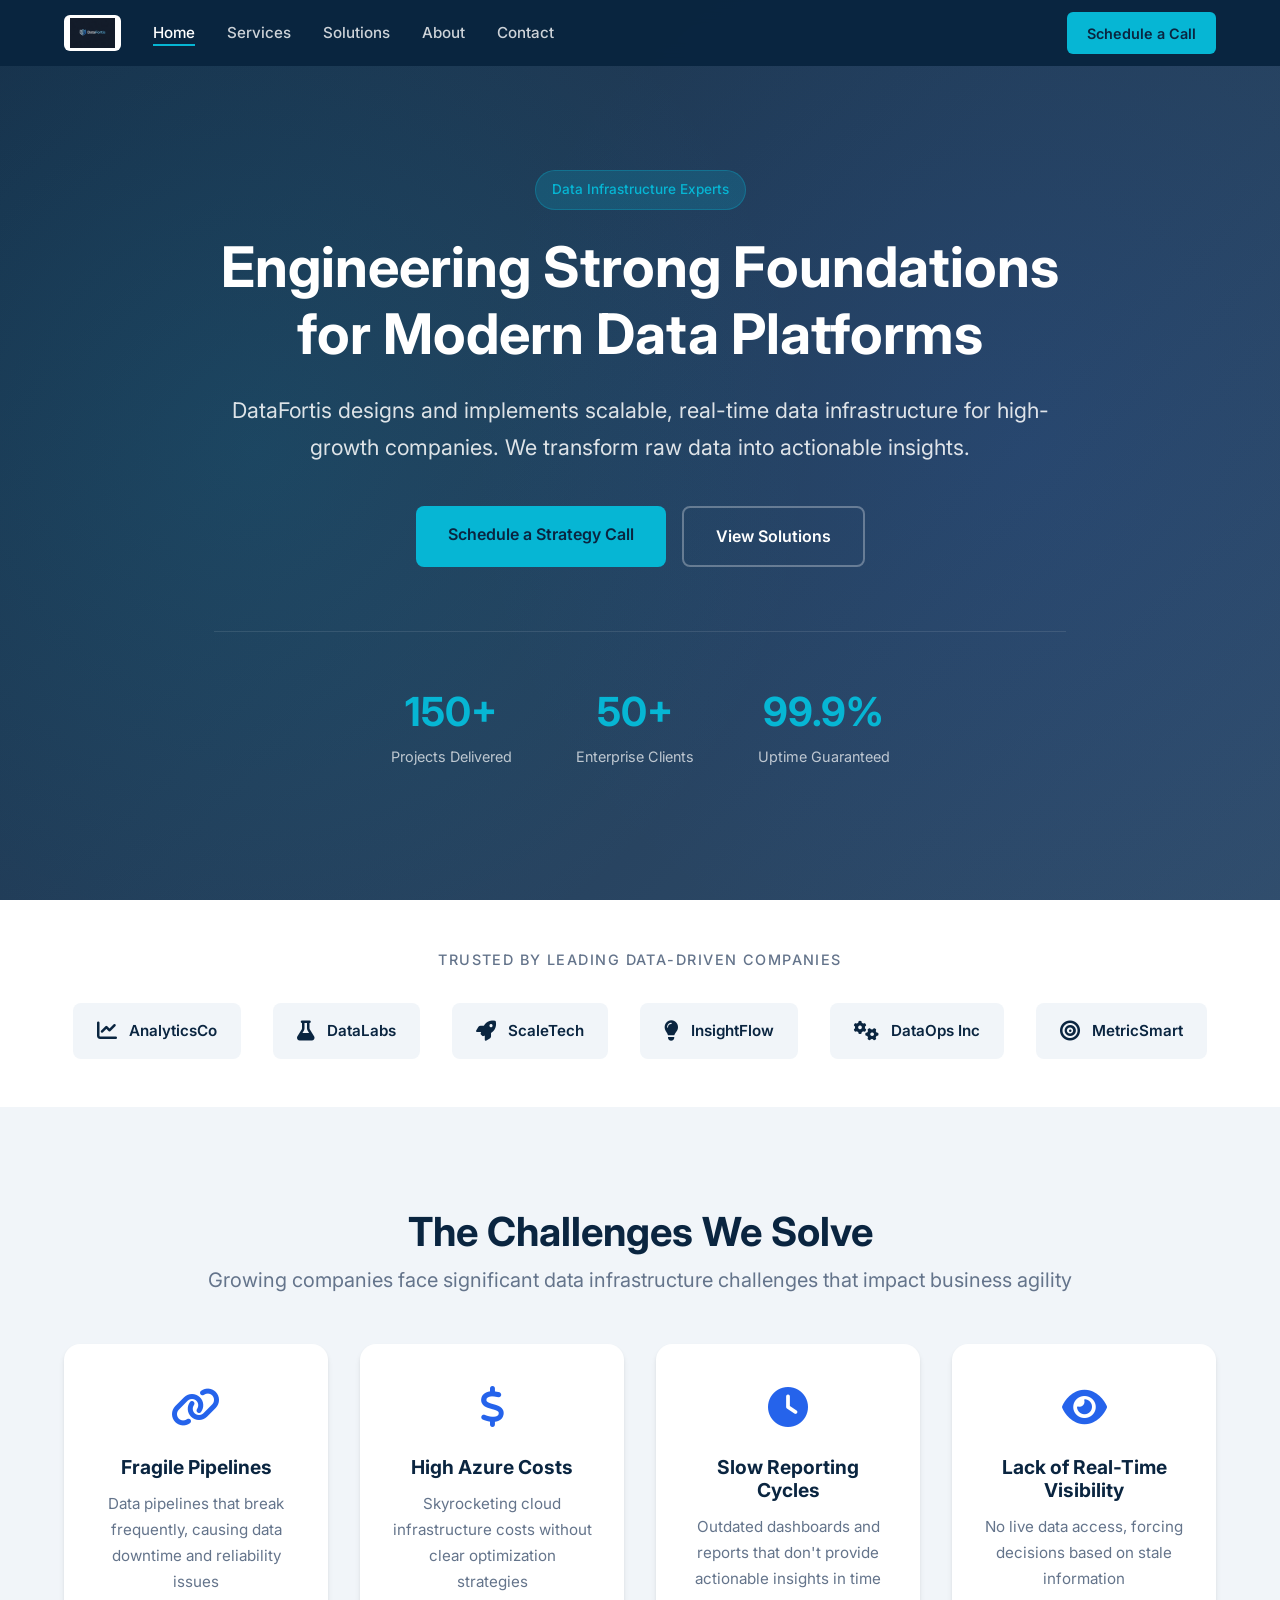
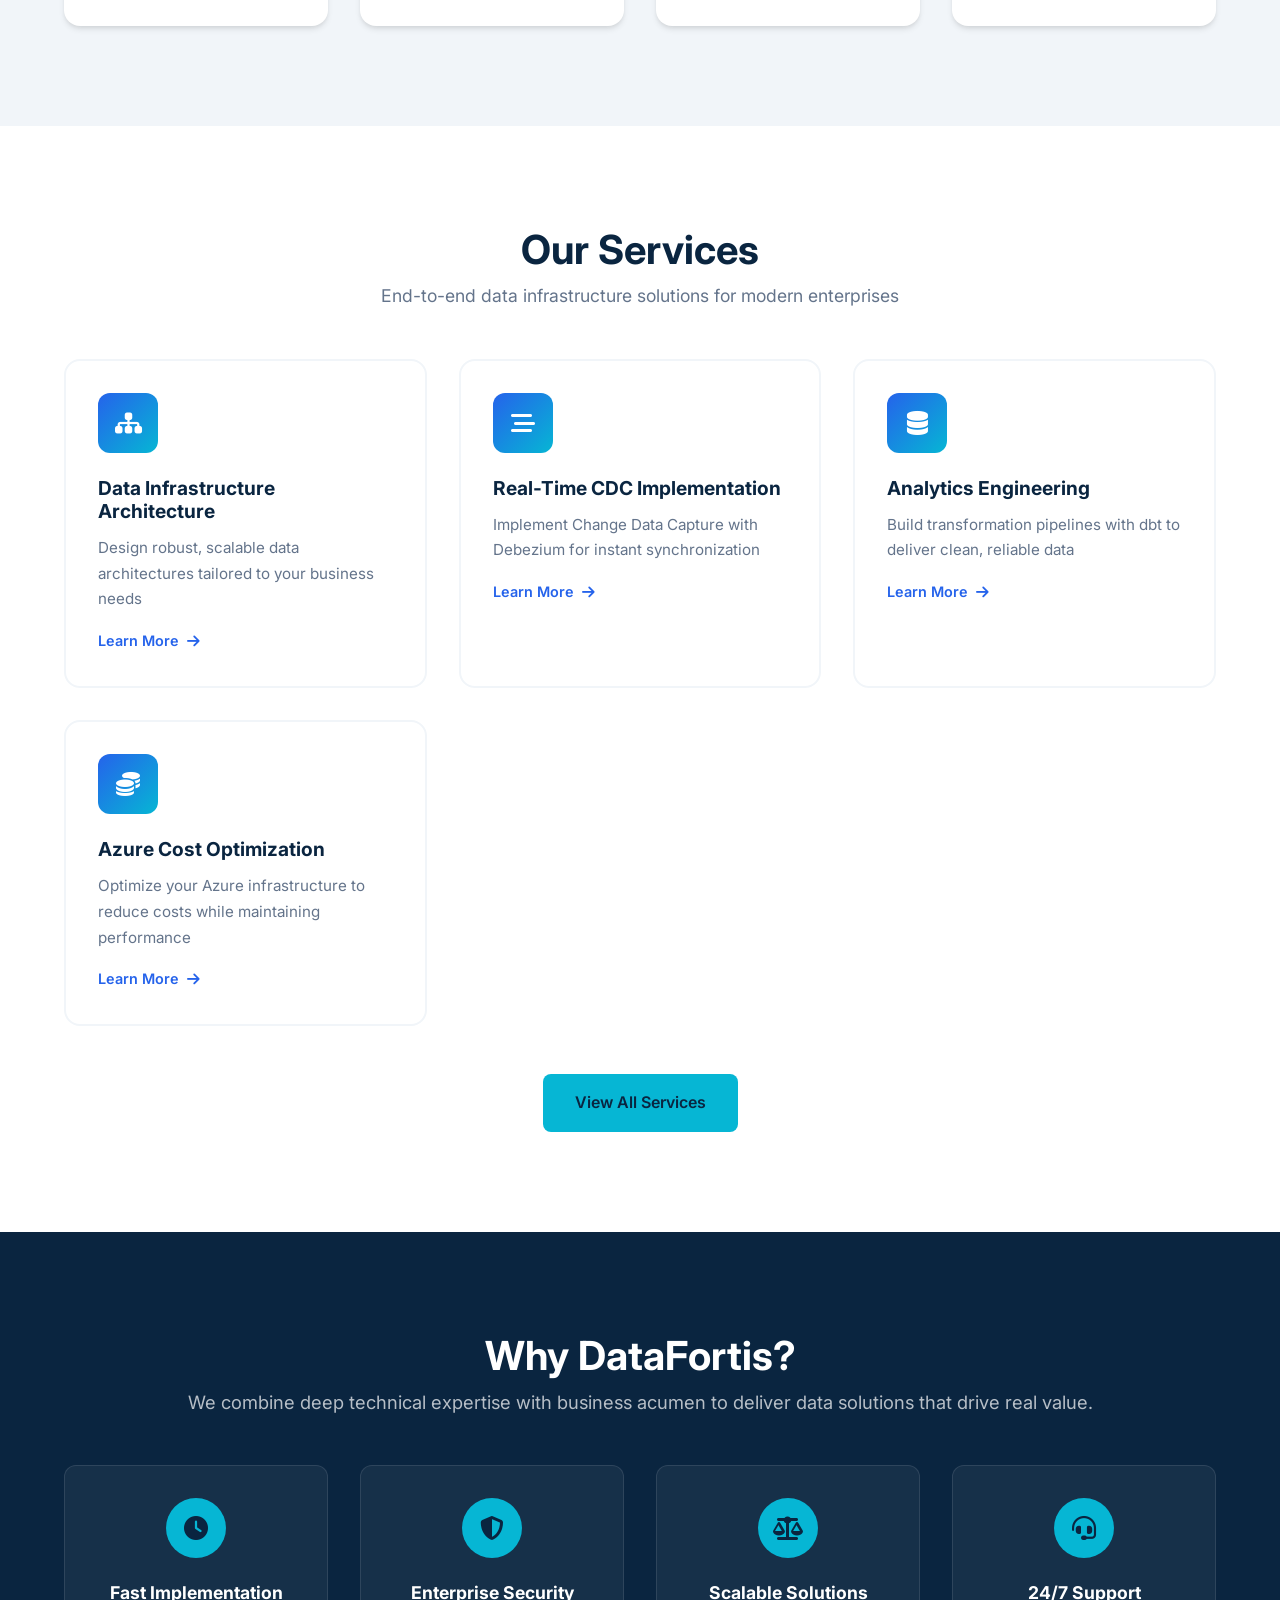
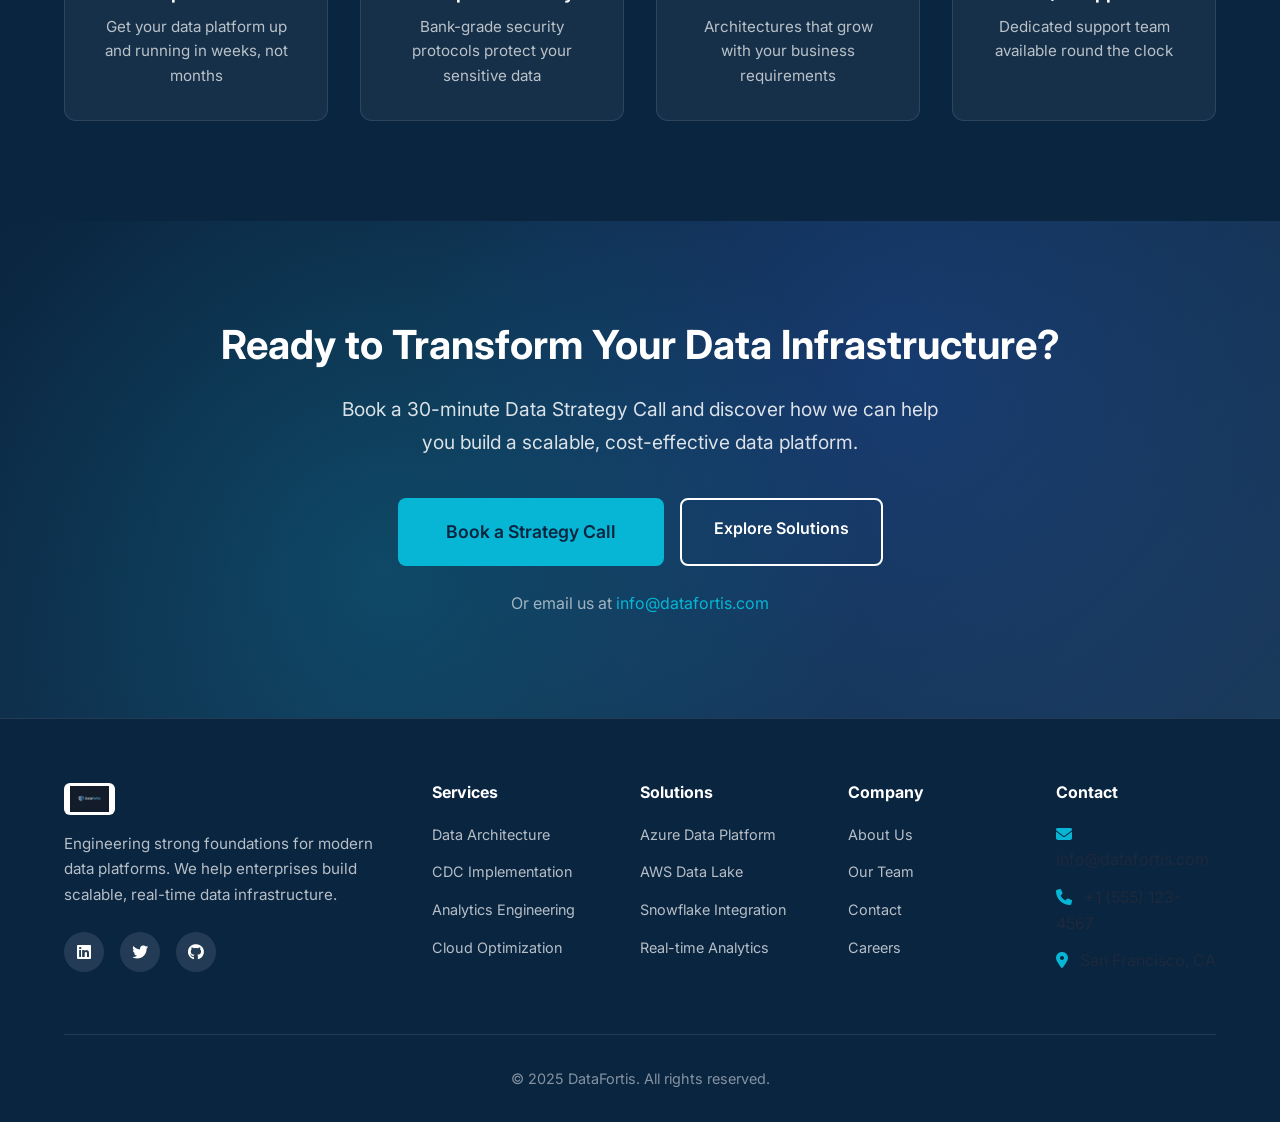
==== datafortis-website/index.html @ c8d1406f "Web-initial-Deployment" ====
<!DOCTYPE html>
<html lang="en">
<head>
    <meta charset="UTF-8">
    <meta name="viewport" content="width=device-width, initial-scale=1.0">
    <title>DataFortis - Engineering Strong Foundations for Modern Data Platforms</title>
    <link rel="stylesheet" href="styles.css">
    <link rel="preconnect" href="https://fonts.googleapis.com">
    <link rel="preconnect" href="https://fonts.gstatic.com" crossorigin>
    <link href="https://fonts.googleapis.com/css2?family=Inter:wght@300;400;500;600;700&display=swap" rel="stylesheet">
    <link rel="stylesheet" href="https://cdnjs.cloudflare.com/ajax/libs/font-awesome/6.4.0/css/all.min.css">
</head>
<body>
    <!-- Navigation -->
    <nav class="navbar">
        <div class="container">
            <div class="nav-left">
                <a href="index.html" class="logo">
                    <img src="logo.png" alt="DataFortis" class="logo-img">
                </a>
                <ul class="nav-menu">
                    <li><a href="index.html" class="nav-link active">Home</a></li>
                    <li><a href="services.html" class="nav-link">Services</a></li>
                    <li><a href="solutions.html" class="nav-link">Solutions</a></li>
                    <li><a href="about.html" class="nav-link">About</a></li>
                    <li><a href="contact.html" class="nav-link">Contact</a></li>
                </ul>
            </div>
            <div class="nav-right">
                <a href="contact.html" class="nav-cta">Schedule a Call</a>
                <button class="mobile-menu-btn"><i class="fas fa-bars"></i></button>
            </div>
        </div>
    </nav>

    <!-- Hero Section -->
    <section class="hero">
        <div class="container">
            <div class="hero-content">
                <span class="hero-badge">Data Infrastructure Experts</span>
                <h1>Engineering Strong Foundations for Modern Data Platforms</h1>
                <p class="hero-subtext">DataFortis designs and implements scalable, real-time data infrastructure for high-growth companies. We transform raw data into actionable insights.</p>
                <div class="hero-buttons">
                    <a href="contact.html" class="cta-button">Schedule a Strategy Call</a>
                    <a href="solutions.html" class="cta-button-outline">View Solutions</a>
                </div>
            </div>
            <div class="hero-stats">
                <div class="stat-item">
                    <span class="stat-number">150+</span>
                    <span class="stat-label">Projects Delivered</span>
                </div>
                <div class="stat-item">
                    <span class="stat-number">50+</span>
                    <span class="stat-label">Enterprise Clients</span>
                </div>
                <div class="stat-item">
                    <span class="stat-number">99.9%</span>
                    <span class="stat-label">Uptime Guaranteed</span>
                </div>
            </div>
        </div>
    </section>

    <!-- Trusted By / Clients Section -->
    <section class="trusted-by">
        <div class="container">
            <p class="trusted-title">Trusted by leading data-driven companies</p>
            <div class="client-logos">
                <div class="client-logo">
                    <span class="client-icon"><i class="fas fa-chart-line"></i></span>
                    <span class="client-name">AnalyticsCo</span>
                </div>
                <div class="client-logo">
                    <span class="client-icon"><i class="fas fa-flask"></i></span>
                    <span class="client-name">DataLabs</span>
                </div>
                <div class="client-logo">
                    <span class="client-icon"><i class="fas fa-rocket"></i></span>
                    <span class="client-name">ScaleTech</span>
                </div>
                <div class="client-logo">
                    <span class="client-icon"><i class="fas fa-lightbulb"></i></span>
                    <span class="client-name">InsightFlow</span>
                </div>
                <div class="client-logo">
                    <span class="client-icon"><i class="fas fa-cogs"></i></span>
                    <span class="client-name">DataOps Inc</span>
                </div>
                <div class="client-logo">
                    <span class="client-icon"><i class="fas fa-bullseye"></i></span>
                    <span class="client-name">MetricSmart</span>
                </div>
            </div>
        </div>
    </section>

    <!-- Problem Section -->
    <section class="problem" id="problems">
        <div class="container">
            <h2>The Challenges We Solve</h2>
            <p class="section-intro">Growing companies face significant data infrastructure challenges that impact business agility</p>
            <div class="problem-grid">
                <div class="problem-card">
                    <div class="problem-icon"><i class="fas fa-link"></i></div>
                    <h3>Fragile Pipelines</h3>
                    <p>Data pipelines that break frequently, causing data downtime and reliability issues</p>
                </div>
                <div class="problem-card">
                    <div class="problem-icon"><i class="fas fa-dollar-sign"></i></div>
                    <h3>High Azure Costs</h3>
                    <p>Skyrocketing cloud infrastructure costs without clear optimization strategies</p>
                </div>
                <div class="problem-card">
                    <div class="problem-icon"><i class="fas fa-clock"></i></div>
                    <h3>Slow Reporting Cycles</h3>
                    <p>Outdated dashboards and reports that don't provide actionable insights in time</p>
                </div>
                <div class="problem-card">
                    <div class="problem-icon"><i class="fas fa-eye"></i></div>
                    <h3>Lack of Real-Time Visibility</h3>
                    <p>No live data access, forcing decisions based on stale information</p>
                </div>
            </div>
        </div>
    </section>

    <!-- Services Preview Section -->
    <section class="services-preview">
        <div class="container">
            <div class="section-header">
                <h2>Our Services</h2>
                <p>End-to-end data infrastructure solutions for modern enterprises</p>
            </div>
            <div class="services-grid">
                <div class="service-card">
                    <div class="service-icon"><i class="fas fa-sitemap"></i></div>
                    <h3>Data Infrastructure Architecture</h3>
                    <p>Design robust, scalable data architectures tailored to your business needs</p>
                    <a href="services.html" class="service-link">Learn More <i class="fas fa-arrow-right"></i></a>
                </div>
                <div class="service-card">
                    <div class="service-icon"><i class="fas fa-stream"></i></div>
                    <h3>Real-Time CDC Implementation</h3>
                    <p>Implement Change Data Capture with Debezium for instant synchronization</p>
                    <a href="services.html" class="service-link">Learn More <i class="fas fa-arrow-right"></i></a>
                </div>
                <div class="service-card">
                    <div class="service-icon"><i class="fas fa-database"></i></div>
                    <h3>Analytics Engineering</h3>
                    <p>Build transformation pipelines with dbt to deliver clean, reliable data</p>
                    <a href="services.html" class="service-link">Learn More <i class="fas fa-arrow-right"></i></a>
                </div>
                <div class="service-card">
                    <div class="service-icon"><i class="fas fa-coins"></i></div>
                    <h3>Azure Cost Optimization</h3>
                    <p>Optimize your Azure infrastructure to reduce costs while maintaining performance</p>
                    <a href="services.html" class="service-link">Learn More <i class="fas fa-arrow-right"></i></a>
                </div>
            </div>
            <div class="services-cta">
                <a href="services.html" class="cta-button">View All Services</a>
            </div>
        </div>
    </section>

    <!-- Why Choose Us Section -->
    <section class="why-choose-us">
        <div class="container">
            <div class="why-content">
                <h2>Why DataFortis?</h2>
                <p class="why-subtitle">We combine deep technical expertise with business acumen to deliver data solutions that drive real value.</p>
                <div class="why-grid">
                    <div class="why-item">
                        <div class="why-icon"><i class="fas fa-clock"></i></div>
                        <h4>Fast Implementation</h4>
                        <p>Get your data platform up and running in weeks, not months</p>
                    </div>
                    <div class="why-item">
                        <div class="why-icon"><i class="fas fa-shield-alt"></i></div>
                        <h4>Enterprise Security</h4>
                        <p>Bank-grade security protocols protect your sensitive data</p>
                    </div>
                    <div class="why-item">
                        <div class="why-icon"><i class="fas fa-scale-balanced"></i></div>
                        <h4>Scalable Solutions</h4>
                        <p>Architectures that grow with your business requirements</p>
                    </div>
                    <div class="why-item">
                        <div class="why-icon"><i class="fas fa-headset"></i></div>
                        <h4>24/7 Support</h4>
                        <p>Dedicated support team available round the clock</p>
                    </div>
                </div>
            </div>
        </div>
    </section>

    <!-- CTA Section -->
    <section class="cta-section" id="contact">
        <div class="container">
            <h2>Ready to Transform Your Data Infrastructure?</h2>
            <p>Book a 30-minute Data Strategy Call and discover how we can help you build a scalable, cost-effective data platform.</p>
            <div class="cta-buttons">
                <a href="contact.html" class="cta-button cta-large">Book a Strategy Call</a>
                <a href="solutions.html" class="cta-button-outline-white">Explore Solutions</a>
            </div>
            <p class="cta-note">Or email us at <a href="mailto:info@datafortis.com">info@datafortis.com</a></p>
        </div>
    </section>

    <!-- Footer -->
    <footer>
        <div class="container">
            <div class="footer-grid">
                <div class="footer-col">
                    <a href="index.html" class="footer-logo">
                        <img src="logo.png" alt="DataFortis" class="logo-img">
                    </a>
                    <p>Engineering strong foundations for modern data platforms. We help enterprises build scalable, real-time data infrastructure.</p>
                    <div class="social-links">
                        <a href="#"><i class="fab fa-linkedin"></i></a>
                        <a href="#"><i class="fab fa-twitter"></i></a>
                        <a href="#"><i class="fab fa-github"></i></a>
                    </div>
                </div>
                <div class="footer-col">
                    <h4>Services</h4>
                    <ul>
                        <li><a href="services.html">Data Architecture</a></li>
                        <li><a href="services.html">CDC Implementation</a></li>
                        <li><a href="services.html">Analytics Engineering</a></li>
                        <li><a href="services.html">Cloud Optimization</a></li>
                    </ul>
                </div>
                <div class="footer-col">
                    <h4>Solutions</h4>
                    <ul>
                        <li><a href="solutions.html">Azure Data Platform</a></li>
                        <li><a href="solutions.html">AWS Data Lake</a></li>
                        <li><a href="solutions.html">Snowflake Integration</a></li>
                        <li><a href="solutions.html">Real-time Analytics</a></li>
                    </ul>
                </div>
                <div class="footer-col">
                    <h4>Company</h4>
                    <ul>
                        <li><a href="about.html">About Us</a></li>
                        <li><a href="about.html">Our Team</a></li>
                        <li><a href="contact.html">Contact</a></li>
                        <li><a href="contact.html">Careers</a></li>
                    </ul>
                </div>
                <div class="footer-col">
                    <h4>Contact</h4>
                    <ul>
                        <li><i class="fas fa-envelope"></i> info@datafortis.com</li>
                        <li><i class="fas fa-phone"></i> +1 (555) 123-4567</li>
                        <li><i class="fas fa-map-marker-alt"></i> San Francisco, CA</li>
                    </ul>
                </div>
            </div>
            <div class="footer-bottom">
                <p>&copy; 2025 DataFortis. All rights reserved.</p>
            </div>
        </div>
    </footer>

    <script src="script.js"></script>
</body>
</html>
---- datafortis-website/styles.css ----
/* ===================================
   DataFortis Multi-Page Website Styles
   =================================== */

/* CSS Variables */
:root {
    --primary-dark: #0a2540;
    --primary-blue: #1a3a5c;
    --accent-blue: #2563eb;
    --accent-cyan: #06b6d4;
    --text-dark: #1e293b;
    --text-gray: #64748b;
    --text-light: #f8fafc;
    --white: #ffffff;
    --bg-light: #f1f5f9;
    --bg-gradient: linear-gradient(135deg, #0a2540 0%, #1a3a5c 100%);
    --card-shadow: 0 4px 6px -1px rgba(0, 0, 0, 0.1), 0 2px 4px -1px rgba(0, 0, 0, 0.06);
    --card-shadow-hover: 0 20px 25px -5px rgba(0, 0, 0, 0.1), 0 10px 10px -5px rgba(0, 0, 0, 0.04);
    --transition: all 0.3s ease;
}

/* Reset & Base */
*, *::before, *::after {
    margin: 0;
    padding: 0;
    box-sizing: border-box;
}

html {
    scroll-behavior: smooth;
}

body {
    font-family: 'Inter', -apple-system, BlinkMacSystemFont, 'Segoe UI', Roboto, sans-serif;
    line-height: 1.6;
    color: var(--text-dark);
    background-color: var(--white);
}

/* Container */
.container {
    max-width: 1200px;
    margin: 0 auto;
    padding: 0 24px;
}

/* Typography */
h1, h2, h3, h4 {
    font-weight: 700;
    line-height: 1.2;
}

h1 {
    font-size: 3.5rem;
    margin-bottom: 1rem;
}

h2 {
    font-size: 2.5rem;
    margin-bottom: 1rem;
    text-align: center;
}

h3 {
    font-size: 1.5rem;
    margin-bottom: 0.75rem;
}

h4 {
    font-size: 1rem;
    margin-bottom: 0.5rem;
    text-transform: uppercase;
    letter-spacing: 0.1em;
    color: var(--text-gray);
}

p {
    color: var(--text-gray);
}

.section-intro {
    text-align: center;
    font-size: 1.25rem;
    margin-bottom: 3rem;
    color: var(--text-gray);
}

a {
    text-decoration: none;
    color: inherit;
}

ul {
    list-style: none;
}

/* ===================================
   Navigation
   =================================== */
.navbar {
    position: fixed;
    top: 0;
    left: 0;
    right: 0;
    background: rgba(10, 37, 64, 0.98);
    backdrop-filter: blur(10px);
    z-index: 1000;
    padding: 0.75rem 0;
}

.navbar .container {
    display: flex;
    justify-content: space-between;
    align-items: center;
}

.nav-left {
    display: flex;
    align-items: center;
    gap: 2rem;
}

.nav-menu {
    display: flex;
    gap: 2rem;
}

.nav-link {
    color: rgba(255, 255, 255, 0.8);
    font-weight: 500;
    font-size: 0.95rem;
    transition: var(--transition);
    position: relative;
}

.nav-link:hover,
.nav-link.active {
    color: var(--white);
}

.nav-link.active::after {
    content: '';
    position: absolute;
    bottom: -4px;
    left: 0;
    right: 0;
    height: 2px;
    background: var(--accent-cyan);
}

.nav-right {
    display: flex;
    align-items: center;
    gap: 1rem;
}

.logo {
    display: block;
}

.logo-img {
    height: 36px;
    width: auto;
    display: block;
    background: white;
    border-radius: 6px;
    padding: 3px 6px;
}

.nav-cta {
    background: var(--accent-cyan);
    color: var(--primary-dark);
    padding: 0.6rem 1.25rem;
    border-radius: 6px;
    text-decoration: none;
    font-weight: 600;
    font-size: 0.9rem;
    transition: var(--transition);
}

.nav-cta:hover {
    background: var(--white);
    transform: translateY(-2px);
}

.mobile-menu-btn {
    display: none;
    background: transparent;
    border: none;
    color: var(--white);
    font-size: 1.5rem;
    cursor: pointer;
}

/* ===================================
   Hero Section
   =================================== */
.hero {
    min-height: 100vh;
    display: flex;
    align-items: center;
    justify-content: center;
    background: linear-gradient(135deg, rgba(10, 37, 64, 0.95) 0%, rgba(26, 58, 92, 0.9) 100%),
                url('https://images.unsplash.com/photo-1558494949-ef010cbdcc31?w=1920&q=80') center/cover no-repeat;
    padding: 120px 24px 80px;
    text-align: center;
    position: relative;
    overflow: hidden;
}

.hero::before {
    content: '';
    position: absolute;
    top: 0;
    left: 0;
    right: 0;
    bottom: 0;
    background: 
        radial-gradient(circle at 20% 50%, rgba(6, 182, 212, 0.1) 0%, transparent 50%),
        radial-gradient(circle at 80% 50%, rgba(37, 99, 235, 0.1) 0%, transparent 50%);
    pointer-events: none;
}

.hero .container {
    position: relative;
    z-index: 1;
    max-width: 900px;
    text-align: center;
}

.hero-badge {
    display: inline-block;
    background: rgba(6, 182, 212, 0.2);
    color: var(--accent-cyan);
    padding: 0.5rem 1rem;
    border-radius: 50px;
    font-size: 0.85rem;
    font-weight: 500;
    margin-bottom: 1.5rem;
    border: 1px solid rgba(6, 182, 212, 0.3);
}

.hero h1 {
    color: var(--white);
    font-size: 3.5rem;
    margin-bottom: 1.5rem;
    animation: fadeInUp 0.8s ease-out;
}

.hero-subtext {
    color: rgba(255, 255, 255, 0.85);
    font-size: 1.35rem;
    margin-bottom: 2.5rem;
    line-height: 1.7;
    animation: fadeInUp 0.8s ease-out 0.2s both;
}

.hero-buttons {
    display: flex;
    gap: 1rem;
    justify-content: center;
    animation: fadeInUp 0.8s ease-out 0.4s both;
}

.hero-stats {
    display: flex;
    justify-content: center;
    gap: 4rem;
    margin-top: 4rem;
    padding-top: 3rem;
    border-top: 1px solid rgba(255, 255, 255, 0.1);
    animation: fadeInUp 0.8s ease-out 0.6s both;
}

.stat-item {
    text-align: center;
}

.stat-number {
    display: block;
    font-size: 2.5rem;
    font-weight: 700;
    color: var(--accent-cyan);
}

.stat-label {
    font-size: 0.9rem;
    color: rgba(255, 255, 255, 0.7);
}

/* CTA Button */
.cta-button {
    display: inline-block;
    background: var(--accent-cyan);
    color: var(--primary-dark);
    padding: 1rem 2rem;
    border-radius: 8px;
    text-decoration: none;
    font-weight: 600;
    font-size: 1rem;
    transition: var(--transition);
    border: none;
    cursor: pointer;
}

.cta-button:hover {
    background: var(--white);
    transform: translateY(-3px);
    box-shadow: 0 10px 30px rgba(6, 182, 212, 0.3);
}

.cta-button-outline {
    display: inline-block;
    background: transparent;
    color: var(--white);
    padding: 1rem 2rem;
    border-radius: 8px;
    text-decoration: none;
    font-weight: 600;
    font-size: 1rem;
    transition: var(--transition);
    border: 2px solid rgba(255, 255, 255, 0.3);
}

.cta-button-outline:hover {
    background: var(--white);
    color: var(--primary-dark);
    transform: translateY(-3px);
}

.cta-button-outline-white {
    display: inline-block;
    background: transparent;
    color: var(--white);
    padding: 1rem 2rem;
    border-radius: 8px;
    text-decoration: none;
    font-weight: 600;
    font-size: 1rem;
    transition: var(--transition);
    border: 2px solid var(--white);
}

.cta-button-outline-white:hover {
    background: var(--white);
    color: var(--primary-dark);
}

.cta-large {
    padding: 1.25rem 3rem;
    font-size: 1.1rem;
}

/* ===================================
   Trusted By / Clients Section
   =================================== */
.trusted-by {
    padding: 3rem 0;
    background: var(--white);
    border-bottom: 1px solid var(--bg-light);
}

.trusted-by .container {
    text-align: center;
}

.trusted-title {
    font-size: 0.9rem;
    color: var(--text-gray);
    text-transform: uppercase;
    letter-spacing: 0.1em;
    margin-bottom: 2rem;
    font-weight: 500;
}

.client-logos {
    display: flex;
    justify-content: center;
    align-items: center;
    flex-wrap: wrap;
    gap: 2rem;
}

.client-logo {
    display: flex;
    align-items: center;
    gap: 0.75rem;
    padding: 0.75rem 1.5rem;
    background: var(--bg-light);
    border-radius: 8px;
    transition: var(--transition);
}

.client-logo:hover {
    background: var(--primary-dark);
    transform: translateY(-2px);
}

.client-logo:hover .client-name {
    color: var(--white);
}

.client-icon {
    font-size: 1.25rem;
    color: var(--primary-dark);
}

.client-logo:hover .client-icon {
    color: var(--white);
}

.client-name {
    font-size: 0.95rem;
    font-weight: 600;
    color: var(--primary-dark);
    transition: var(--transition);
}

/* ===================================
   Problem Section
   =================================== */
.problem {
    padding: 100px 0;
    background: var(--bg-light);
}

.problem h2 {
    color: var(--primary-dark);
    margin-bottom: 0.5rem;
}

.problem-grid {
    display: grid;
    grid-template-columns: repeat(auto-fit, minmax(250px, 1fr));
    gap: 2rem;
    margin-top: 3rem;
}

.problem-card {
    background: var(--white);
    padding: 2rem;
    border-radius: 16px;
    box-shadow: var(--card-shadow);
    transition: var(--transition);
    text-align: center;
}

.problem-card:hover {
    transform: translateY(-5px);
    box-shadow: var(--card-shadow-hover);
}

.problem-icon {
    font-size: 2.5rem;
    margin-bottom: 1rem;
    color: var(--accent-blue);
}

.problem-card h3 {
    color: var(--primary-dark);
    font-size: 1.2rem;
    margin-bottom: 0.75rem;
}

.problem-card p {
    font-size: 0.95rem;
    line-height: 1.7;
}

/* ===================================
   Services Preview Section
   =================================== */
.services-preview {
    padding: 100px 0;
    background: var(--white);
}

.section-header {
    text-align: center;
    margin-bottom: 3rem;
}

.section-header h2 {
    color: var(--primary-dark);
    margin-bottom: 0.5rem;
}

.section-header p {
    font-size: 1.1rem;
}

.services-grid {
    display: grid;
    grid-template-columns: repeat(auto-fit, minmax(280px, 1fr));
    gap: 2rem;
    margin-top: 3rem;
}

.service-card {
    background: var(--white);
    padding: 2rem;
    border-radius: 16px;
    border: 2px solid var(--bg-light);
    transition: var(--transition);
    position: relative;
}

.service-card:hover {
    border-color: var(--accent-blue);
    transform: translateY(-5px);
    box-shadow: var(--card-shadow-hover);
}

.service-icon {
    width: 60px;
    height: 60px;
    background: linear-gradient(135deg, var(--accent-blue), var(--accent-cyan));
    border-radius: 12px;
    display: flex;
    align-items: center;
    justify-content: center;
    font-size: 1.5rem;
    color: var(--white);
    margin-bottom: 1.5rem;
}

.service-card h3 {
    color: var(--primary-dark);
    margin-bottom: 0.75rem;
    font-size: 1.2rem;
}

.service-card p {
    font-size: 0.95rem;
    line-height: 1.7;
    margin-bottom: 1rem;
}

.service-link {
    color: var(--accent-blue);
    font-weight: 600;
    font-size: 0.9rem;
    display: inline-flex;
    align-items: center;
    gap: 0.5rem;
    transition: var(--transition);
}

.service-link:hover {
    color: var(--accent-cyan);
    gap: 0.75rem;
}

.services-cta {
    text-align: center;
    margin-top: 3rem;
}

/* ===================================
   Why Choose Us Section
   =================================== */
.why-choose-us {
    padding: 100px 0;
    background: var(--primary-dark);
}

.why-content h2 {
    color: var(--white);
    text-align: center;
    margin-bottom: 0.5rem;
}

.why-subtitle {
    text-align: center;
    color: rgba(255, 255, 255, 0.7);
    font-size: 1.15rem;
    margin-bottom: 3rem;
}

.why-grid {
    display: grid;
    grid-template-columns: repeat(auto-fit, minmax(250px, 1fr));
    gap: 2rem;
}

.why-item {
    text-align: center;
    padding: 2rem;
    background: rgba(255, 255, 255, 0.05);
    border-radius: 12px;
    border: 1px solid rgba(255, 255, 255, 0.1);
    transition: var(--transition);
}

.why-item:hover {
    background: rgba(255, 255, 255, 0.08);
    border-color: var(--accent-cyan);
}

.why-icon {
    width: 60px;
    height: 60px;
    background: var(--accent-cyan);
    border-radius: 50%;
    display: flex;
    align-items: center;
    justify-content: center;
    font-size: 1.5rem;
    color: var(--primary-dark);
    margin: 0 auto 1.5rem;
}

.why-item h4 {
    color: var(--white);
    font-size: 1.1rem;
    margin-bottom: 0.75rem;
    text-transform: none;
    letter-spacing: 0;
}

.why-item p {
    color: rgba(255, 255, 255, 0.7);
    font-size: 0.95rem;
}

/* ===================================
   CTA Section
   =================================== */
.cta-section {
    padding: 100px 0;
    background: var(--bg-gradient);
    text-align: center;
    position: relative;
    overflow: hidden;
}

.cta-section::before {
    content: '';
    position: absolute;
    top: 0;
    left: 0;
    right: 0;
    bottom: 0;
    background: 
        radial-gradient(circle at 30% 70%, rgba(6, 182, 212, 0.2) 0%, transparent 50%),
        radial-gradient(circle at 70% 30%, rgba(37, 99, 235, 0.2) 0%, transparent 50%);
    pointer-events: none;
}

.cta-section .container {
    position: relative;
    z-index: 1;
}

.cta-section h2 {
    color: var(--white);
    margin-bottom: 1.5rem;
}

.cta-section p {
    color: rgba(255, 255, 255, 0.85);
    font-size: 1.2rem;
    max-width: 600px;
    margin: 0 auto 2.5rem;
    line-height: 1.7;
}

.cta-buttons {
    display: flex;
    gap: 1rem;
    justify-content: center;
    margin-bottom: 1.5rem;
}

.cta-note {
    color: rgba(255, 255, 255, 0.6) !important;
    font-size: 1rem !important;
    margin-bottom: 0 !important;
}

.cta-note a {
    color: var(--accent-cyan);
    text-decoration: none;
}

.cta-note a:hover {
    text-decoration: underline;
}

/* ===================================
   Footer
   =================================== */
footer {
    background: var(--primary-dark);
    padding: 4rem 0 2rem;
    border-top: 1px solid rgba(255, 255, 255, 0.1);
}

.footer-grid {
    display: grid;
    grid-template-columns: 2fr 1fr 1fr 1fr 1fr;
    gap: 3rem;
    margin-bottom: 3rem;
}

.footer-logo {
    display: block;
    margin-bottom: 1rem;
}

.footer-logo .logo-img {
    height: 32px;
}

.footer-col > p {
    color: rgba(255, 255, 255, 0.7);
    font-size: 0.95rem;
    line-height: 1.7;
    margin-bottom: 1.5rem;
}

.social-links {
    display: flex;
    gap: 1rem;
}

.social-links a {
    width: 40px;
    height: 40px;
    background: rgba(255, 255, 255, 0.1);
    border-radius: 50%;
    display: flex;
    align-items: center;
    justify-content: center;
    color: var(--white);
    transition: var(--transition);
}

.social-links a:hover {
    background: var(--accent-cyan);
    color: var(--primary-dark);
}

.footer-col h4 {
    color: var(--white);
    font-size: 1rem;
    text-transform: none;
    letter-spacing: 0;
    margin-bottom: 1.25rem;
}

.footer-col ul li {
    margin-bottom: 0.75rem;
}

.footer-col ul li a {
    color: rgba(255, 255, 255, 0.7);
    font-size: 0.9rem;
    transition: var(--transition);
}

.footer-col ul li a:hover {
    color: var(--accent-cyan);
}

.footer-col ul li i {
    margin-right: 0.5rem;
    color: var(--accent-cyan);
}

.footer-bottom {
    text-align: center;
    padding-top: 2rem;
    border-top: 1px solid rgba(255, 255, 255, 0.1);
}

.footer-bottom p {
    color: rgba(255, 255, 255, 0.5);
    font-size: 0.9rem;
}

/* ===================================
   Page Header
   =================================== */
.page-header {
    padding: 140px 0 60px;
    background: var(--primary-dark);
    text-align: center;
}

.page-header h1 {
    color: var(--white);
    margin-bottom: 1rem;
}

.page-header p {
    color: rgba(255, 255, 255, 0.7);
    font-size: 1.2rem;
    max-width: 600px;
    margin: 0 auto;
}

/* ===================================
   Services Page
   =================================== */
.services-page {
    padding: 80px 0;
    background: var(--white);
}

.services-list {
    display: flex;
    flex-direction: column;
    gap: 4rem;
}

.service-detail-card {
    display: grid;
    grid-template-columns: 1fr 2fr;
    gap: 3rem;
    align-items: start;
    padding: 3rem;
    background: var(--bg-light);
    border-radius: 20px;
}

.service-detail-card.reverse {
    grid-template-columns: 2fr 1fr;
}

.service-detail-card.reverse .service-detail-icon {
    order: 2;
}

.service-detail-icon {
    width: 100px;
    height: 100px;
    background: linear-gradient(135deg, var(--accent-blue), var(--accent-cyan));
    border-radius: 20px;
    display: flex;
    align-items: center;
    justify-content: center;
    font-size: 2.5rem;
    color: var(--white);
}

.service-detail-content h2 {
    color: var(--primary-dark);
    font-size: 1.75rem;
    text-align: left;
    margin-bottom: 0.5rem;
}

.service-tagline {
    font-size: 1.1rem;
    color: var(--accent-blue);
    font-weight: 500;
    margin-bottom: 1rem;
}

.service-detail-content > p {
    font-size: 1rem;
    line-height: 1.8;
    margin-bottom: 1.5rem;
}

.service-features {
    margin-bottom: 1.5rem;
}

.service-features h4 {
    color: var(--primary-dark);
    font-size: 1rem;
    margin-bottom: 1rem;
    text-transform: none;
    letter-spacing: 0;
}

.service-features ul {
    display: grid;
    grid-template-columns: 1fr 1fr;
    gap: 0.75rem;
}

.service-features ul li {
    display: flex;
    align-items: center;
    gap: 0.75rem;
    color: var(--text-gray);
    font-size: 0.95rem;
}

.service-features ul li i {
    color: var(--accent-cyan);
}

/* ===================================
   Solutions Page
   =================================== */
.solutions-page {
    padding: 80px 0;
    background: var(--white);
}

.solutions-grid {
    display: grid;
    grid-template-columns: repeat(auto-fit, minmax(320px, 1fr));
    gap: 2rem;
}

.solution-card {
    background: var(--white);
    padding: 2rem;
    border-radius: 16px;
    border: 2px solid var(--bg-light);
    transition: var(--transition);
}

.solution-card:hover {
    border-color: var(--accent-blue);
    transform: translateY(-5px);
    box-shadow: var(--card-shadow-hover);
}

.solution-icon {
    width: 60px;
    height: 60px;
    background: var(--primary-dark);
    border-radius: 12px;
    display: flex;
    align-items: center;
    justify-content: center;
    font-size: 1.5rem;
    color: var(--accent-cyan);
    margin-bottom: 1.5rem;
}

.solution-card h3 {
    color: var(--primary-dark);
    font-size: 1.25rem;
    margin-bottom: 0.75rem;
}

.solution-card > p {
    font-size: 0.95rem;
    line-height: 1.7;
    margin-bottom: 1.5rem;
}

.solution-tech {
    display: flex;
    flex-wrap: wrap;
    gap: 0.5rem;
    margin-bottom: 1.5rem;
}

.tech-tag {
    background: var(--bg-light);
    color: var(--text-gray);
    padding: 0.35rem 0.75rem;
    border-radius: 50px;
    font-size: 0.8rem;
    font-weight: 500;
}

.solution-link {
    color: var(--accent-blue);
    font-weight: 600;
    font-size: 0.9rem;
    display: inline-flex;
    align-items: center;
    gap: 0.5rem;
}

.solution-link:hover {
    color: var(--accent-cyan);
    gap: 0.75rem;
}

/* Architecture Showcase */
.architecture-showcase {
    padding: 80px 0;
    background: var(--bg-light);
}

.arch-showcase-grid {
    display: grid;
    grid-template-columns: repeat(auto-fit, minmax(300px, 1fr));
    gap: 2rem;
    margin-top: 3rem;
}

.arch-showcase-card {
    background: var(--white);
    padding: 2rem;
    border-radius: 12px;
    text-align: center;
}

.arch-showcase-card h4 {
    color: var(--primary-dark);
    font-size: 1.1rem;
    margin-bottom: 1.5rem;
    text-transform: none;
    letter-spacing: 0;
}

.arch-showcase-card h4 i {
    margin-right: 0.5rem;
    color: var(--accent-blue);
}

.arch-flow {
    display: flex;
    align-items: center;
    justify-content: center;
    gap: 1rem;
    flex-wrap: wrap;
}

.arch-flow span {
    background: var(--bg-light);
    padding: 0.5rem 1rem;
    border-radius: 6px;
    font-size: 0.85rem;
    font-weight: 500;
    color: var(--primary-dark);
}

.arch-flow i {
    color: var(--accent-cyan);
    font-size: 0.9rem;
}

/* ===================================
   About Page
   =================================== */
.about-hero {
    padding: 80px 0;
    background: var(--white);
}

.about-content {
    display: grid;
    grid-template-columns: 1fr 1fr;
    gap: 4rem;
    align-items: center;
}

.about-text h2 {
    color: var(--primary-dark);
    text-align: left;
    margin-bottom: 1.5rem;
}

.about-text p {
    font-size: 1.05rem;
    line-height: 1.8;
    margin-bottom: 1.5rem;
}

.about-stats {
    display: grid;
    grid-template-columns: 1fr 1fr;
    gap: 2rem;
}

.about-stat {
    background: var(--primary-dark);
    padding: 2rem;
    border-radius: 16px;
    text-align: center;
}

.about-stat .stat-number {
    font-size: 2.5rem;
    font-weight: 700;
    color: var(--accent-cyan);
    display: block;
    margin-bottom: 0.5rem;
}

.about-stat .stat-label {
    color: rgba(255, 255, 255, 0.7);
    font-size: 0.9rem;
}

/* Mission & Values */
.mission-values {
    padding: 80px 0;
    background: var(--bg-light);
}

.mv-grid {
    display: grid;
    grid-template-columns: repeat(3, 1fr);
    gap: 2rem;
}

.mv-card {
    background: var(--white);
    padding: 2.5rem;
    border-radius: 16px;
    text-align: center;
    transition: var(--transition);
}

.mv-card:hover {
    transform: translateY(-5px);
    box-shadow: var(--card-shadow-hover);
}

.mv-icon {
    width: 70px;
    height: 70px;
    background: linear-gradient(135deg, var(--accent-blue), var(--accent-cyan));
    border-radius: 50%;
    display: flex;
    align-items: center;
    justify-content: center;
    font-size: 1.75rem;
    color: var(--white);
    margin: 0 auto 1.5rem;
}

.mv-card h3 {
    color: var(--primary-dark);
    font-size: 1.25rem;
    margin-bottom: 1rem;
}

.mv-card p {
    font-size: 0.95rem;
    line-height: 1.7;
}

/* Team Section */
.team-section {
    padding: 80px 0;
    background: var(--white);
}

.team-grid {
    display: grid;
    grid-template-columns: repeat(4, 1fr);
    gap: 2rem;
    margin-top: 3rem;
}

.team-card {
    background: var(--bg-light);
    padding: 2rem;
    border-radius: 16px;
    text-align: center;
    transition: var(--transition);
}

.team-card:hover {
    transform: translateY(-5px);
    box-shadow: var(--card-shadow-hover);
}

.team-avatar {
    width: 100px;
    height: 100px;
    background: var(--primary-dark);
    border-radius: 50%;
    display: flex;
    align-items: center;
    justify-content: center;
    margin: 0 auto 1.5rem;
}

.team-avatar i {
    font-size: 2.5rem;
    color: var(--accent-cyan);
}

.team-card h4 {
    color: var(--primary-dark);
    font-size: 1.1rem;
    margin-bottom: 0.25rem;
    text-transform: none;
    letter-spacing: 0;
}

.team-role {
    color: var(--accent-blue);
    font-weight: 600;
    font-size: 0.9rem;
    margin-bottom: 0.75rem;
}

.team-bio {
    font-size: 0.85rem;
    line-height: 1.6;
}

/* Partners Section */
.partners-section {
    padding: 80px 0;
    background: var(--bg-light);
}

.partners-grid {
    display: grid;
    grid-template-columns: repeat(6, 1fr);
    gap: 2rem;
    margin-top: 3rem;
}

.partner-logo {
    background: var(--white);
    padding: 2rem;
    border-radius: 12px;
    display: flex;
    flex-direction: column;
    align-items: center;
    justify-content: center;
    gap: 1rem;
    transition: var(--transition);
}

.partner-logo:hover {
    transform: translateY(-3px);
    box-shadow: var(--card-shadow);
}

.partner-logo i {
    font-size: 2.5rem;
    color: var(--primary-dark);
}

.partner-logo span {
    font-size: 0.85rem;
    font-weight: 500;
    color: var(--text-gray);
    text-align: center;
}

/* ===================================
   Contact Page
   =================================== */
.contact-section {
    padding: 80px 0;
    background: var(--white);
}

.contact-grid {
    display: grid;
    grid-template-columns: 1.5fr 1fr;
    gap: 4rem;
}

.contact-form-wrapper h2 {
    color: var(--primary-dark);
    text-align: left;
    margin-bottom: 0.5rem;
}

.contact-form-wrapper > p {
    margin-bottom: 2rem;
}

.contact-form .form-group {
    margin-bottom: 1.5rem;
}

.contact-form label {
    display: block;
    color: var(--primary-dark);
    font-weight: 500;
    margin-bottom: 0.5rem;
    font-size: 0.95rem;
}

.contact-form input,
.contact-form select,
.contact-form textarea {
    width: 100%;
    padding: 0.875rem 1rem;
    border: 2px solid var(--bg-light);
    border-radius: 8px;
    font-family: inherit;
    font-size: 1rem;
    transition: var(--transition);
    background: var(--white);
}

.contact-form input:focus,
.contact-form select:focus,
.contact-form textarea:focus {
    outline: none;
    border-color: var(--accent-blue);
}

.contact-form textarea {
    resize: vertical;
}

.contact-info-wrapper {
    display: flex;
    flex-direction: column;
    gap: 1.5rem;
}

.contact-info-card {
    background: var(--bg-light);
    padding: 2rem;
    border-radius: 16px;
}

.contact-info-card h3 {
    color: var(--primary-dark);
    font-size: 1.1rem;
    margin-bottom: 1.5rem;
    text-transform: none;
    letter-spacing: 0;
}

.contact-info-item {
    display: flex;
    gap: 1rem;
    margin-bottom: 1.25rem;
}

.contact-icon {
    width: 45px;
    height: 45px;
    background: var(--primary-dark);
    border-radius: 10px;
    display: flex;
    align-items: center;
    justify-content: center;
    color: var(--accent-cyan);
    font-size: 1.1rem;
    flex-shrink: 0;
}

.contact-details h4 {
    color: var(--primary-dark);
    font-size: 0.95rem;
    margin-bottom: 0.25rem;
    text-transform: none;
    letter-spacing: 0;
}

.contact-details p {
    font-size: 0.9rem;
    line-height: 1.5;
}

.office-hours {
    display: flex;
    flex-direction: column;
    gap: 0.75rem;
}

.hours-row {
    display: flex;
    justify-content: space-between;
    font-size: 0.9rem;
}

.hours-row span:first-child {
    color: var(--primary-dark);
    font-weight: 500;
}

.hours-row span:last-child {
    color: var(--text-gray);
}

.social-links-large {
    display: flex;
    gap: 1rem;
}

.social-link {
    width: 45px;
    height: 45px;
    background: var(--white);
    border-radius: 50%;
    display: flex;
    align-items: center;
    justify-content: center;
    color: var(--primary-dark);
    font-size: 1.25rem;
    transition: var(--transition);
}

.social-link:hover {
    background: var(--accent-cyan);
    color: var(--white);
}

/* Map Section */
.map-section {
    padding: 0;
}

.map-placeholder {
    height: 300px;
    background: var(--bg-light);
    display: flex;
    flex-direction: column;
    align-items: center;
    justify-content: center;
    gap: 1rem;
}

.map-placeholder i {
    font-size: 3rem;
    color: var(--text-gray);
}

.map-placeholder p {
    font-size: 1.1rem;
    color: var(--primary-dark);
    font-weight: 500;
}

/* ===================================
   Animations
   =================================== */
@keyframes fadeInUp {
    from {
        opacity: 0;
        transform: translateY(30px);
    }
    to {
        opacity: 1;
        transform: translateY(0);
    }
}

/* ===================================
   Responsive Design
   =================================== */
@media (max-width: 1024px) {
    h1 {
        font-size: 2.75rem;
    }
    
    h2 {
        font-size: 2rem;
    }
    
    .hero h1 {
        font-size: 2.75rem;
    }
    
    .footer-grid {
        grid-template-columns: 1fr 1fr;
        gap: 2rem;
    }
    
    .service-detail-card,
    .service-detail-card.reverse {
        grid-template-columns: 1fr;
    }
    
    .about-content {
        grid-template-columns: 1fr;
    }
    
    .mv-grid {
        grid-template-columns: 1fr;
    }
    
    .team-grid {
        grid-template-columns: 1fr 1fr;
    }
    
    .partners-grid {
        grid-template-columns: repeat(3, 1fr);
    }
    
    .contact-grid {
        grid-template-columns: 1fr;
    }
}

@media (max-width: 768px) {
    h1 {
        font-size: 2.25rem;
    }
    
    h2 {
        font-size: 1.75rem;
    }
    
    .nav-menu {
        display: none;
    }
    
    .mobile-menu-btn {
        display: block;
    }
    
    .hero {
        padding: 100px 24px 60px;
    }
    
    .hero h1 {
        font-size: 2.25rem;
    }
    
    .hero-subtext {
        font-size: 1.1rem;
    }
    
    .hero-stats {
        flex-direction: column;
        gap: 2rem;
    }
    
    .hero-buttons,
    .cta-buttons {
        flex-direction: column;
    }
    
    .problem, .services-preview, .why-choose-us, 
    .services-page, .solutions-page, .about-hero,
    .mission-values, .team-section, .partners-section,
    .contact-section {
        padding: 60px 0;
    }
    
    .footer-grid {
        grid-template-columns: 1fr;
        gap: 2rem;
    }
    
    .team-grid {
        grid-template-columns: 1fr;
    }
    
    .partners-grid {
        grid-template-columns: repeat(2, 1fr);
    }
    
    .service-features ul {
        grid-template-columns: 1fr;
    }
}

@media (max-width: 480px) {
    .container {
        padding: 0 16px;
    }
    
    h1 {
        font-size: 1.875rem;
    }
    
    .hero h1 {
        font-size: 1.875rem;
    }
    
    .hero-subtext {
        font-size: 1rem;
    }
    
    .cta-button {
        padding: 0.875rem 1.5rem;
        font-size: 1rem;
    }
    
    .cta-large {
        padding: 1rem 2rem;
        font-size: 1.1rem;
    }
    
    .problem-card, .service-card {
        padding: 1.5rem;
    }
    
    .logo-img {
        height: 28px;
    }
}
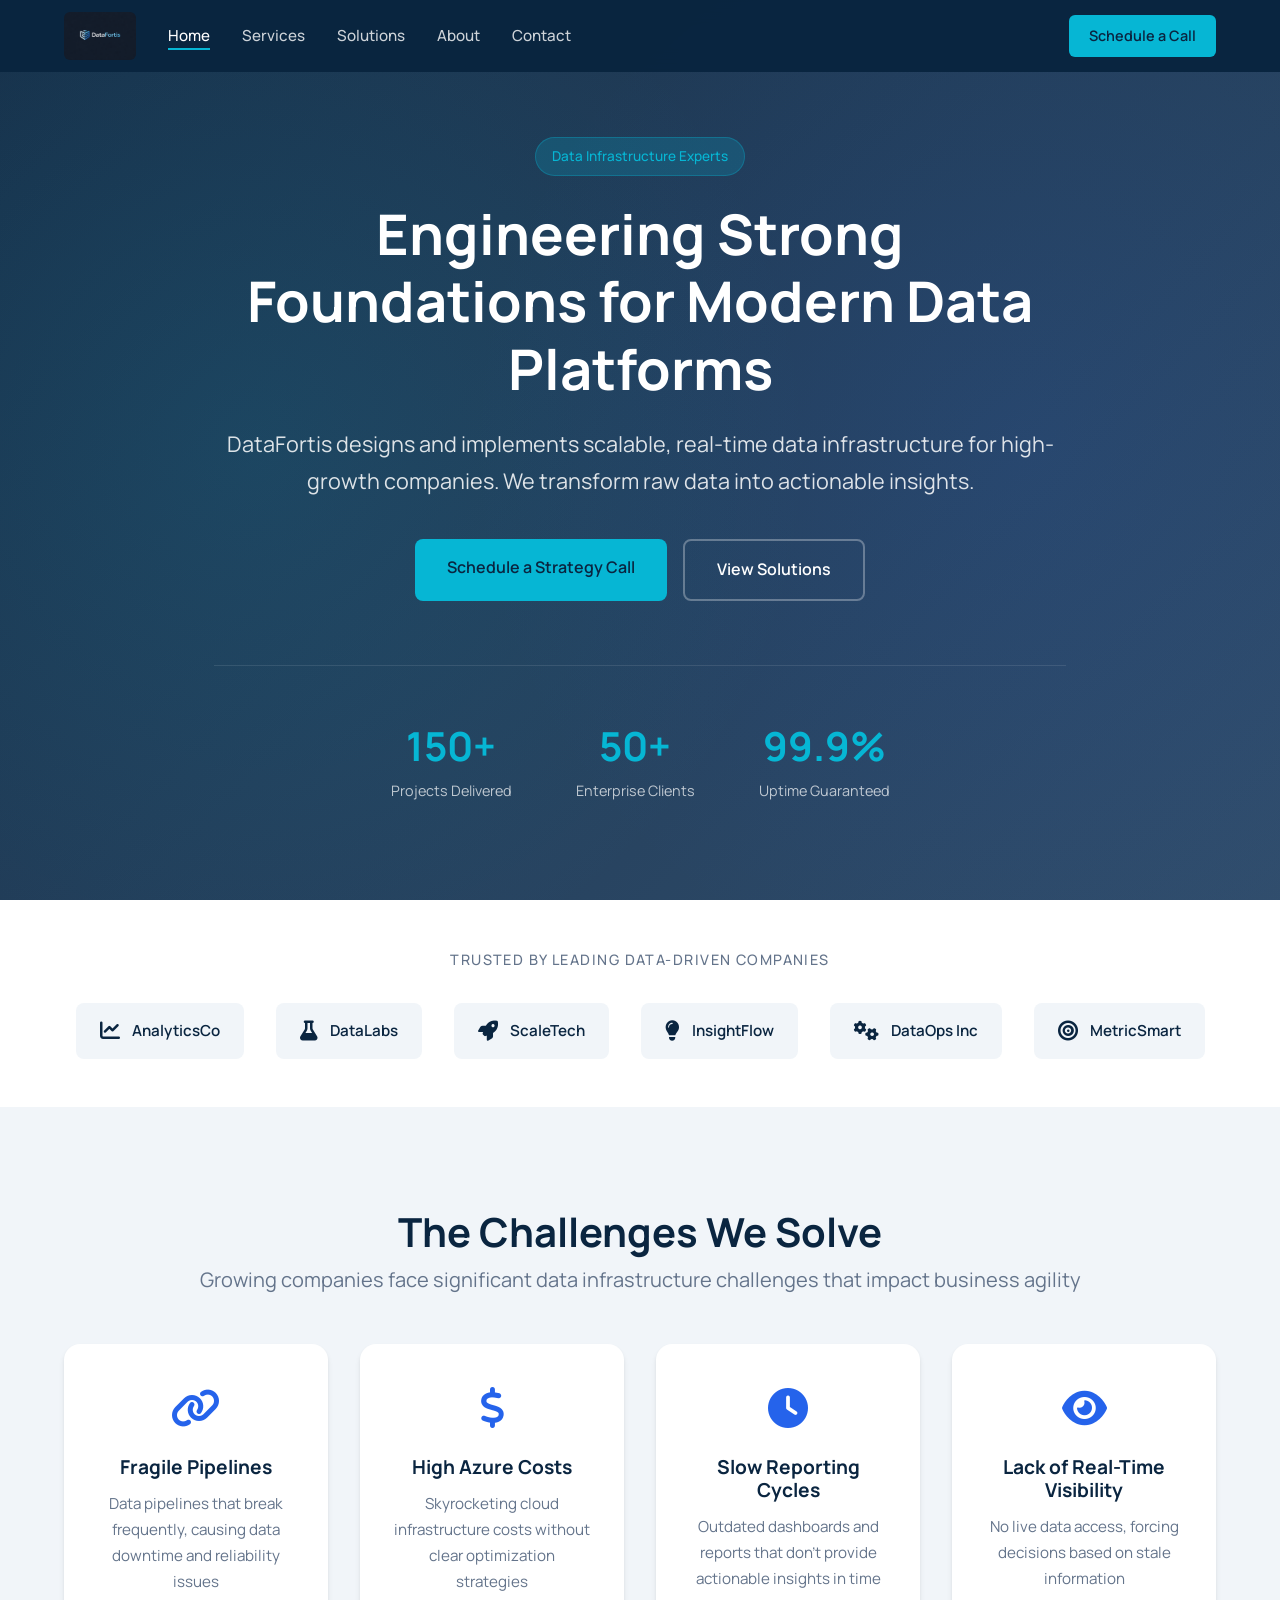
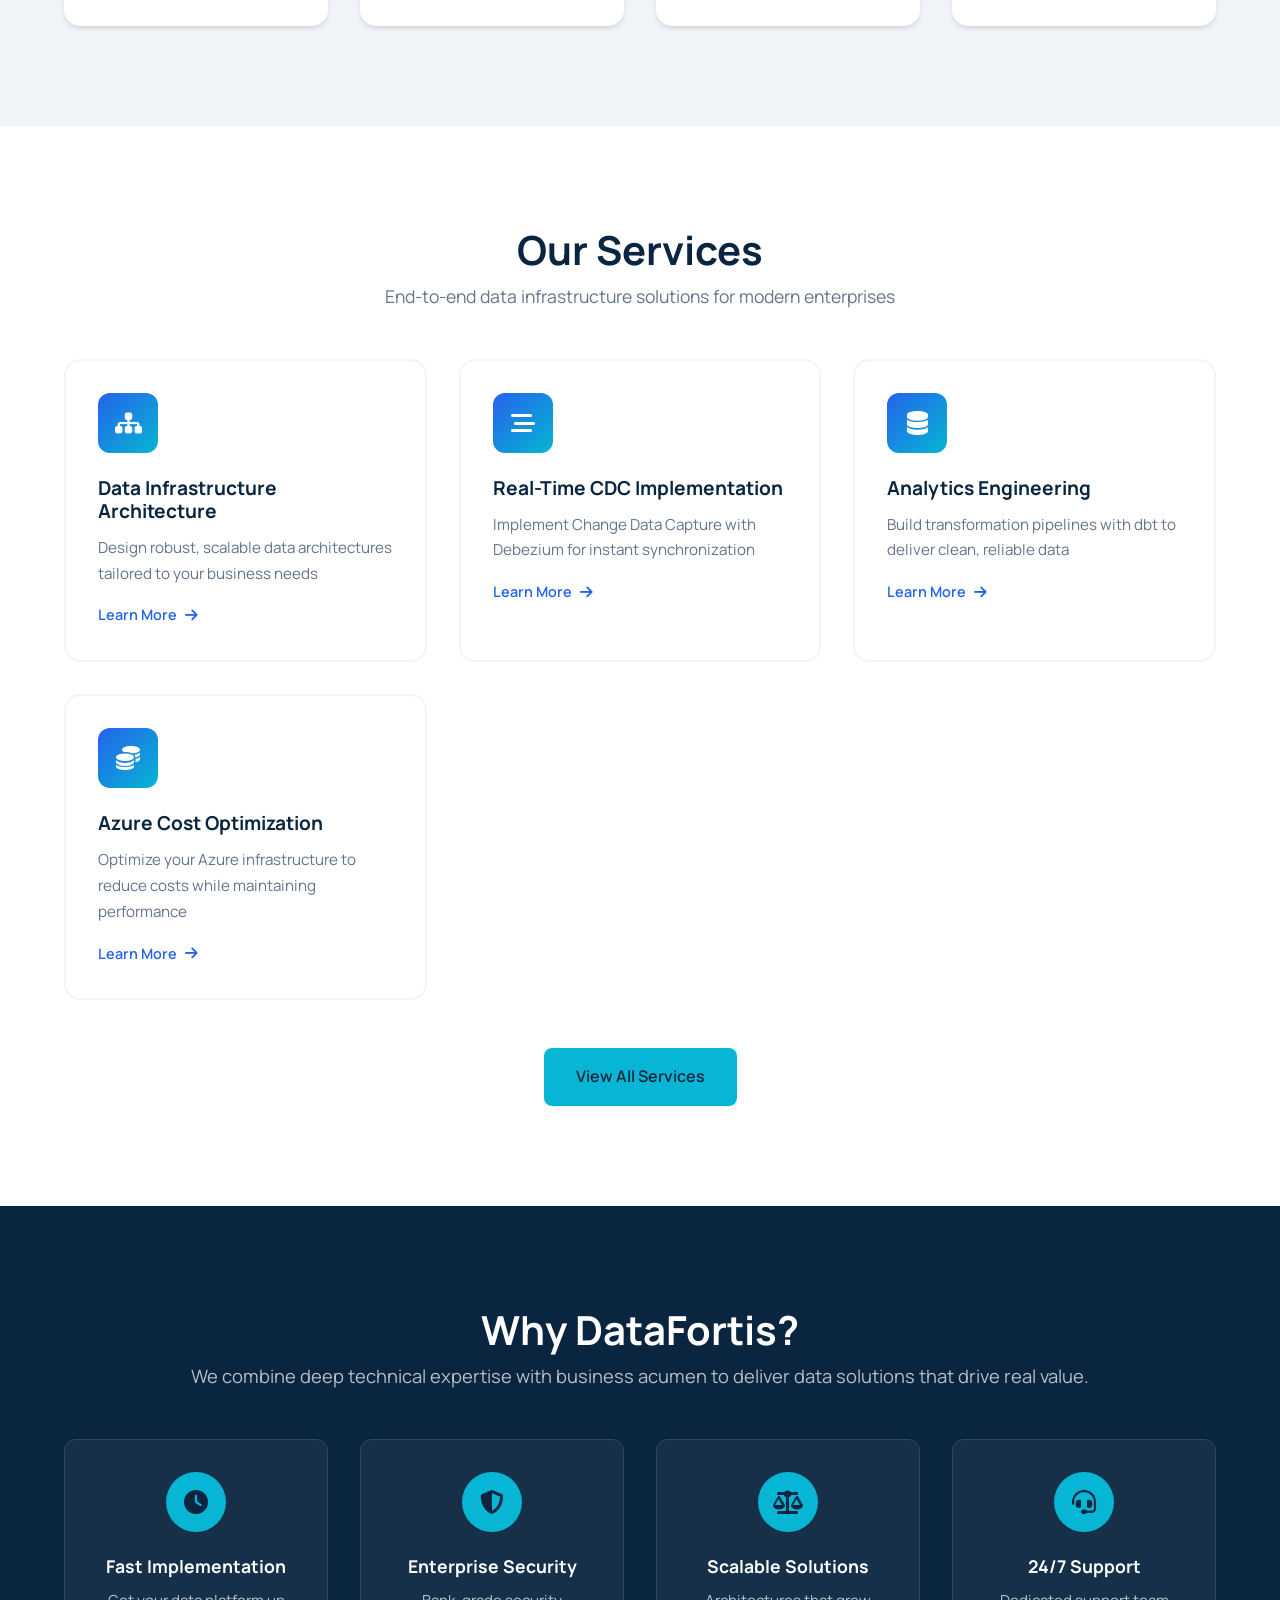
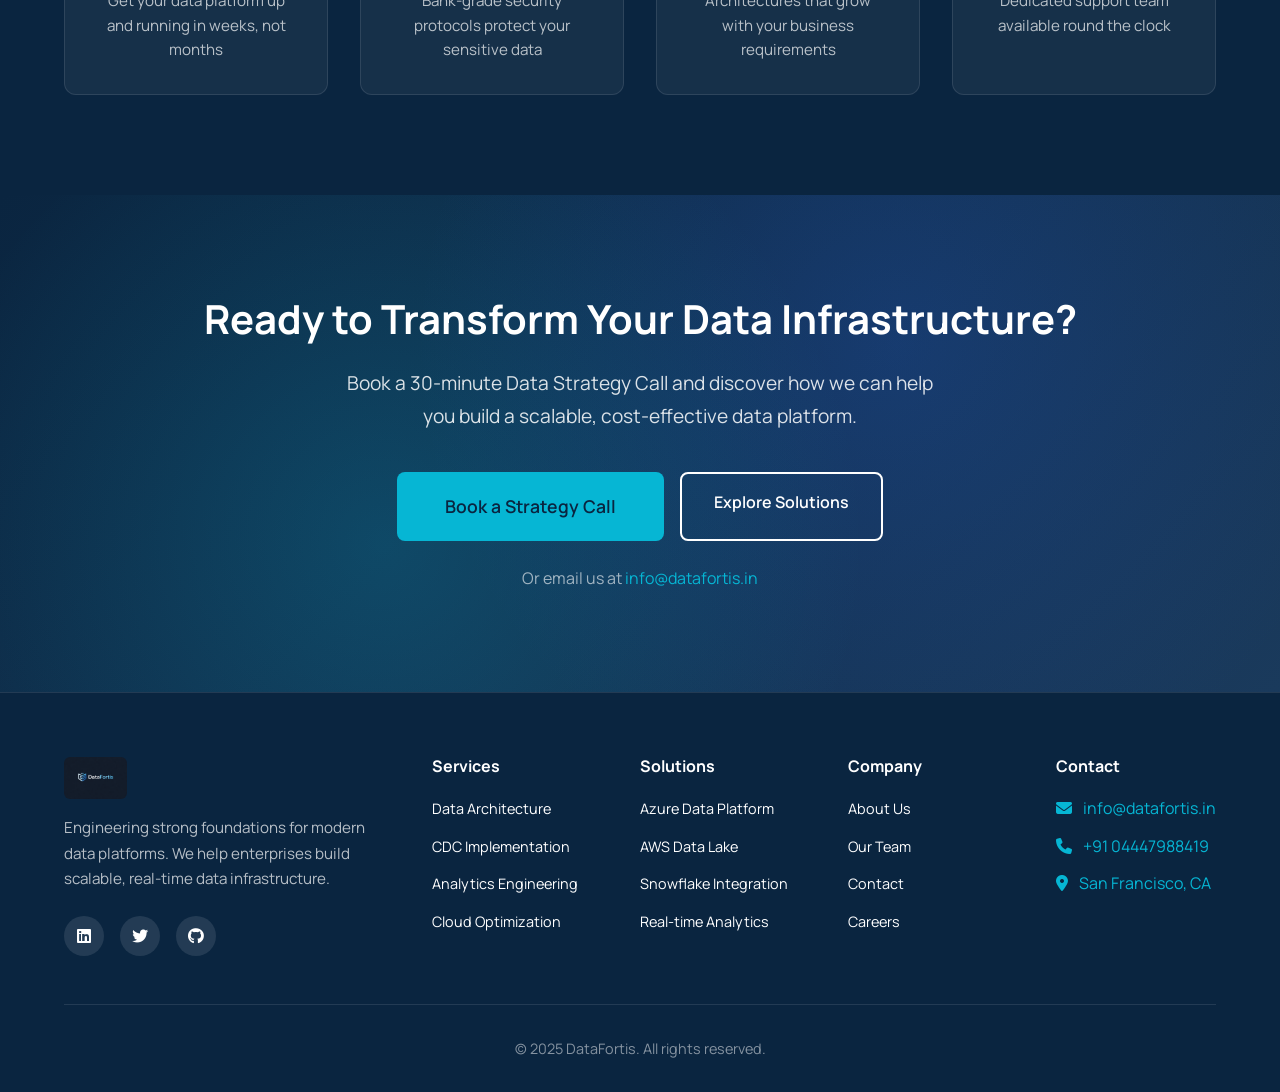
==== commit a2b197c2: "Use Manrope font; update contact, team, logo Switch site typography from Inter to Manrope across HTM" ====
--- a/datafortis-website/index.html
+++ b/datafortis-website/index.html
@@ -7,7 +7,7 @@
     <link rel="stylesheet" href="styles.css">
     <link rel="preconnect" href="https://fonts.googleapis.com">
     <link rel="preconnect" href="https://fonts.gstatic.com" crossorigin>
-    <link href="https://fonts.googleapis.com/css2?family=Inter:wght@300;400;500;600;700&display=swap" rel="stylesheet">
+    <link href="https://fonts.googleapis.com/css2?family=Manrope:wght@300;400;500;600;700&display=swap" rel="stylesheet">
     <link rel="stylesheet" href="https://cdnjs.cloudflare.com/ajax/libs/font-awesome/6.4.0/css/all.min.css">
 </head>
 <body>
@@ -205,7 +205,7 @@
                 <a href="contact.html" class="cta-button cta-large">Book a Strategy Call</a>
                 <a href="solutions.html" class="cta-button-outline-white">Explore Solutions</a>
             </div>
-            <p class="cta-note">Or email us at <a href="mailto:info@datafortis.com">info@datafortis.com</a></p>
+            <p class="cta-note">Or email us at <a href="mailto:info@datafortis.in">info@datafortis.in</a></p>
         </div>
     </section>
 
@@ -254,8 +254,8 @@
                 <div class="footer-col">
                     <h4>Contact</h4>
                     <ul>
-                        <li><i class="fas fa-envelope"></i> info@datafortis.com</li>
-                        <li><i class="fas fa-phone"></i> +1 (555) 123-4567</li>
+                        <li><i class="fas fa-envelope"></i> info@datafortis.in</li>
+                        <li><i class="fas fa-phone"></i> +91 04447988419</li>
                         <li><i class="fas fa-map-marker-alt"></i> San Francisco, CA</li>
                     </ul>
                 </div>
--- a/datafortis-website/styles.css
+++ b/datafortis-website/styles.css
@@ -31,7 +31,7 @@
 }
 
 body {
-    font-family: 'Inter', -apple-system, BlinkMacSystemFont, 'Segoe UI', Roboto, sans-serif;
+    font-family: 'Manrope', -apple-system, BlinkMacSystemFont, 'Segoe UI', Roboto, sans-serif;
     line-height: 1.6;
     color: var(--text-dark);
     background-color: var(--white);
@@ -159,12 +159,10 @@
 }
 
 .logo-img {
-    height: 36px;
+    height: 48px;
     width: auto;
     display: block;
-    background: white;
     border-radius: 6px;
-    padding: 3px 6px;
 }
 
 .nav-cta {
@@ -709,7 +707,7 @@
 }
 
 .footer-logo .logo-img {
-    height: 32px;
+    height: 42px;
 }
 
 .footer-col > p {
@@ -751,10 +749,11 @@
 
 .footer-col ul li {
     margin-bottom: 0.75rem;
+    color: var(--accent-cyan);
 }
 
 .footer-col ul li a {
-    color: rgba(255, 255, 255, 0.7);
+    color: var(--white);
     font-size: 0.9rem;
     transition: var(--transition);
 }
@@ -1348,6 +1347,7 @@
 .contact-details p {
     font-size: 0.9rem;
     line-height: 1.5;
+    color: var(--primary-dark);
 }
 
 .office-hours {
@@ -1577,7 +1577,7 @@
     }
     
     .logo-img {
-        height: 28px;
-    }
-}
-
+        height: 38px;
+    }
+}
+
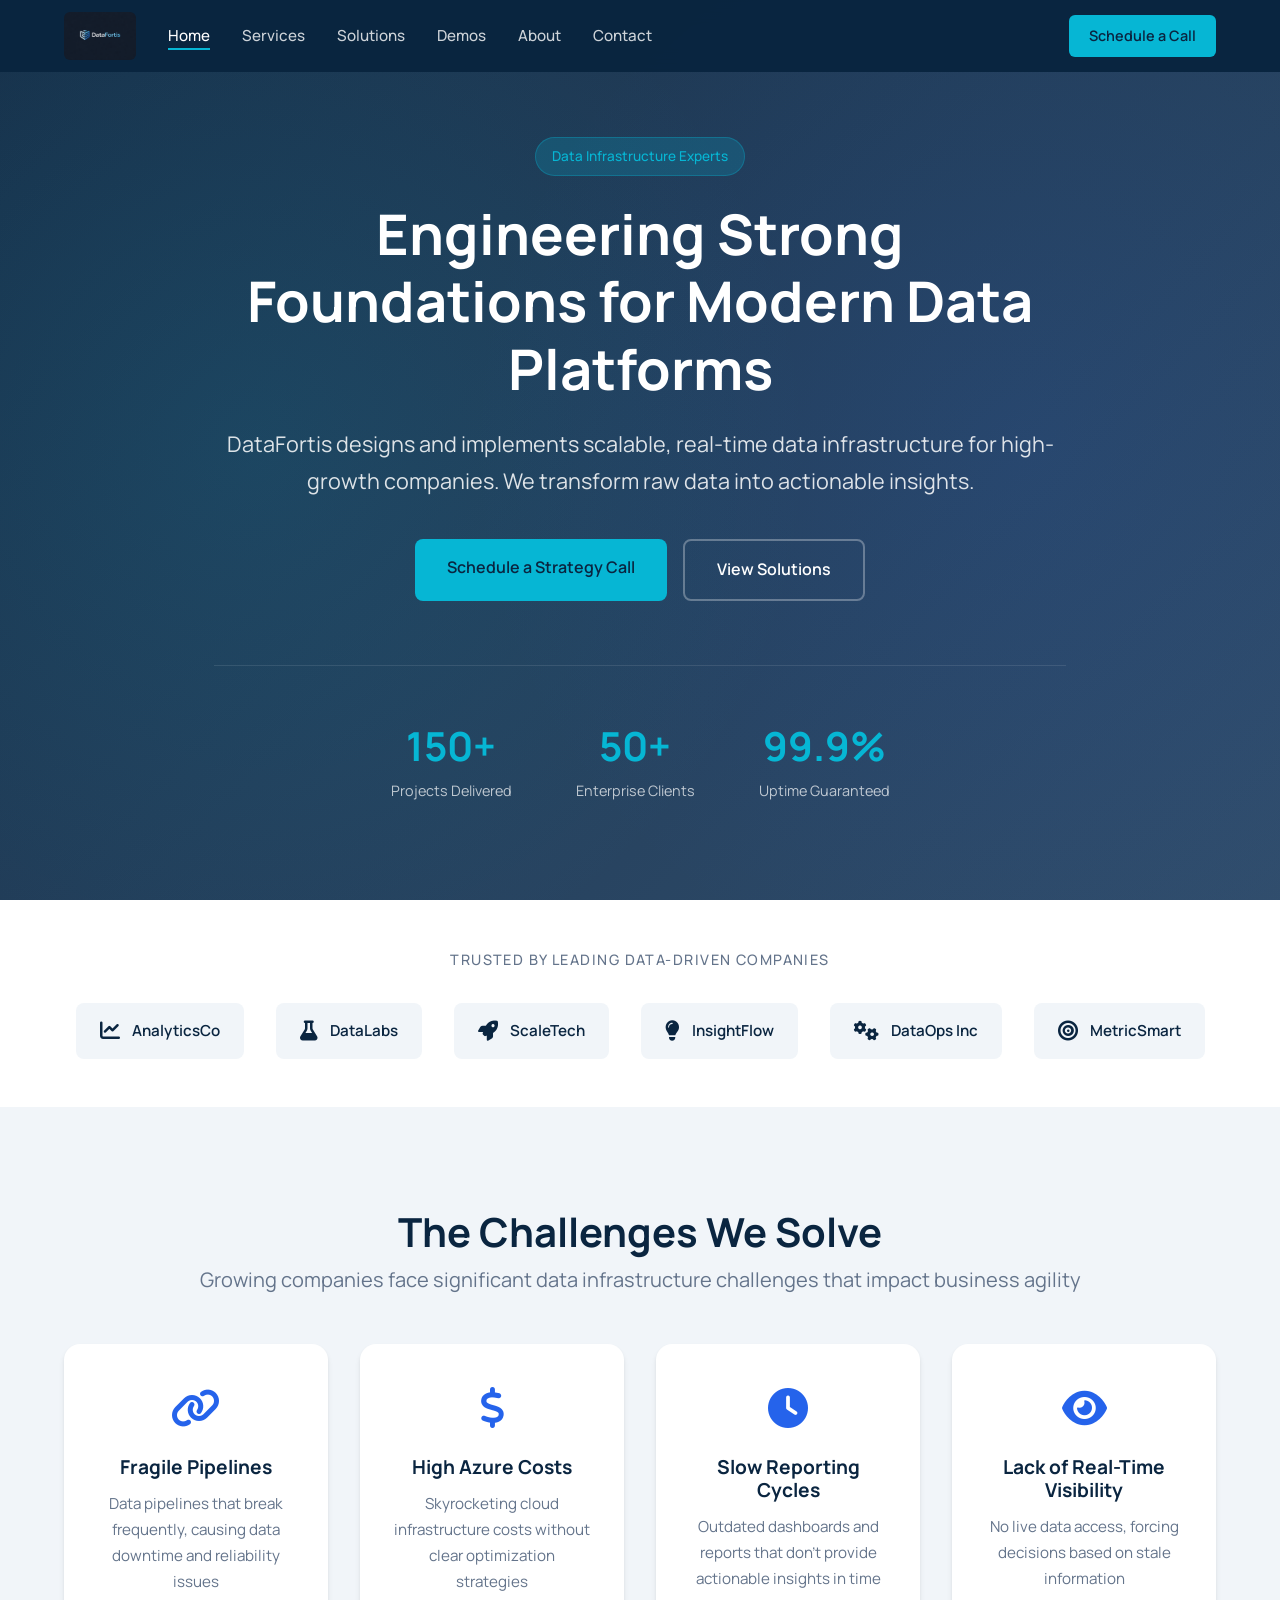
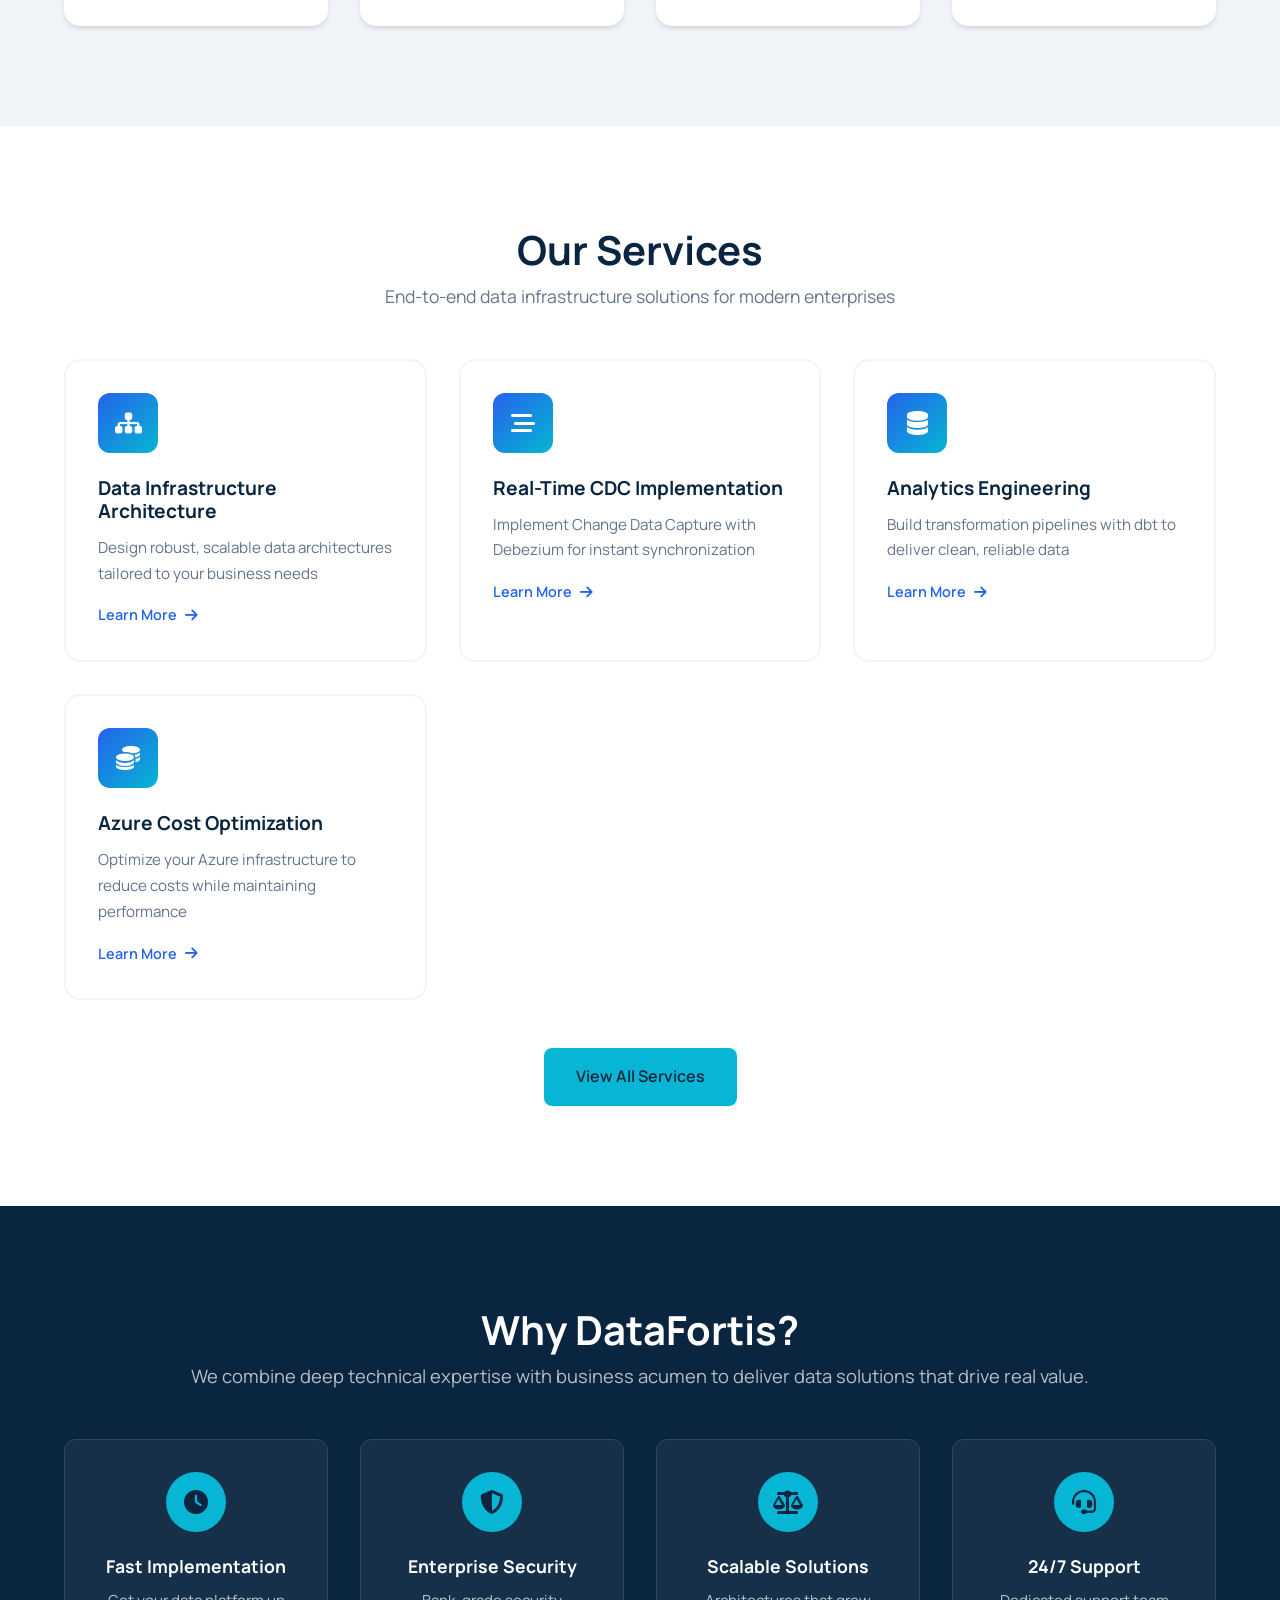
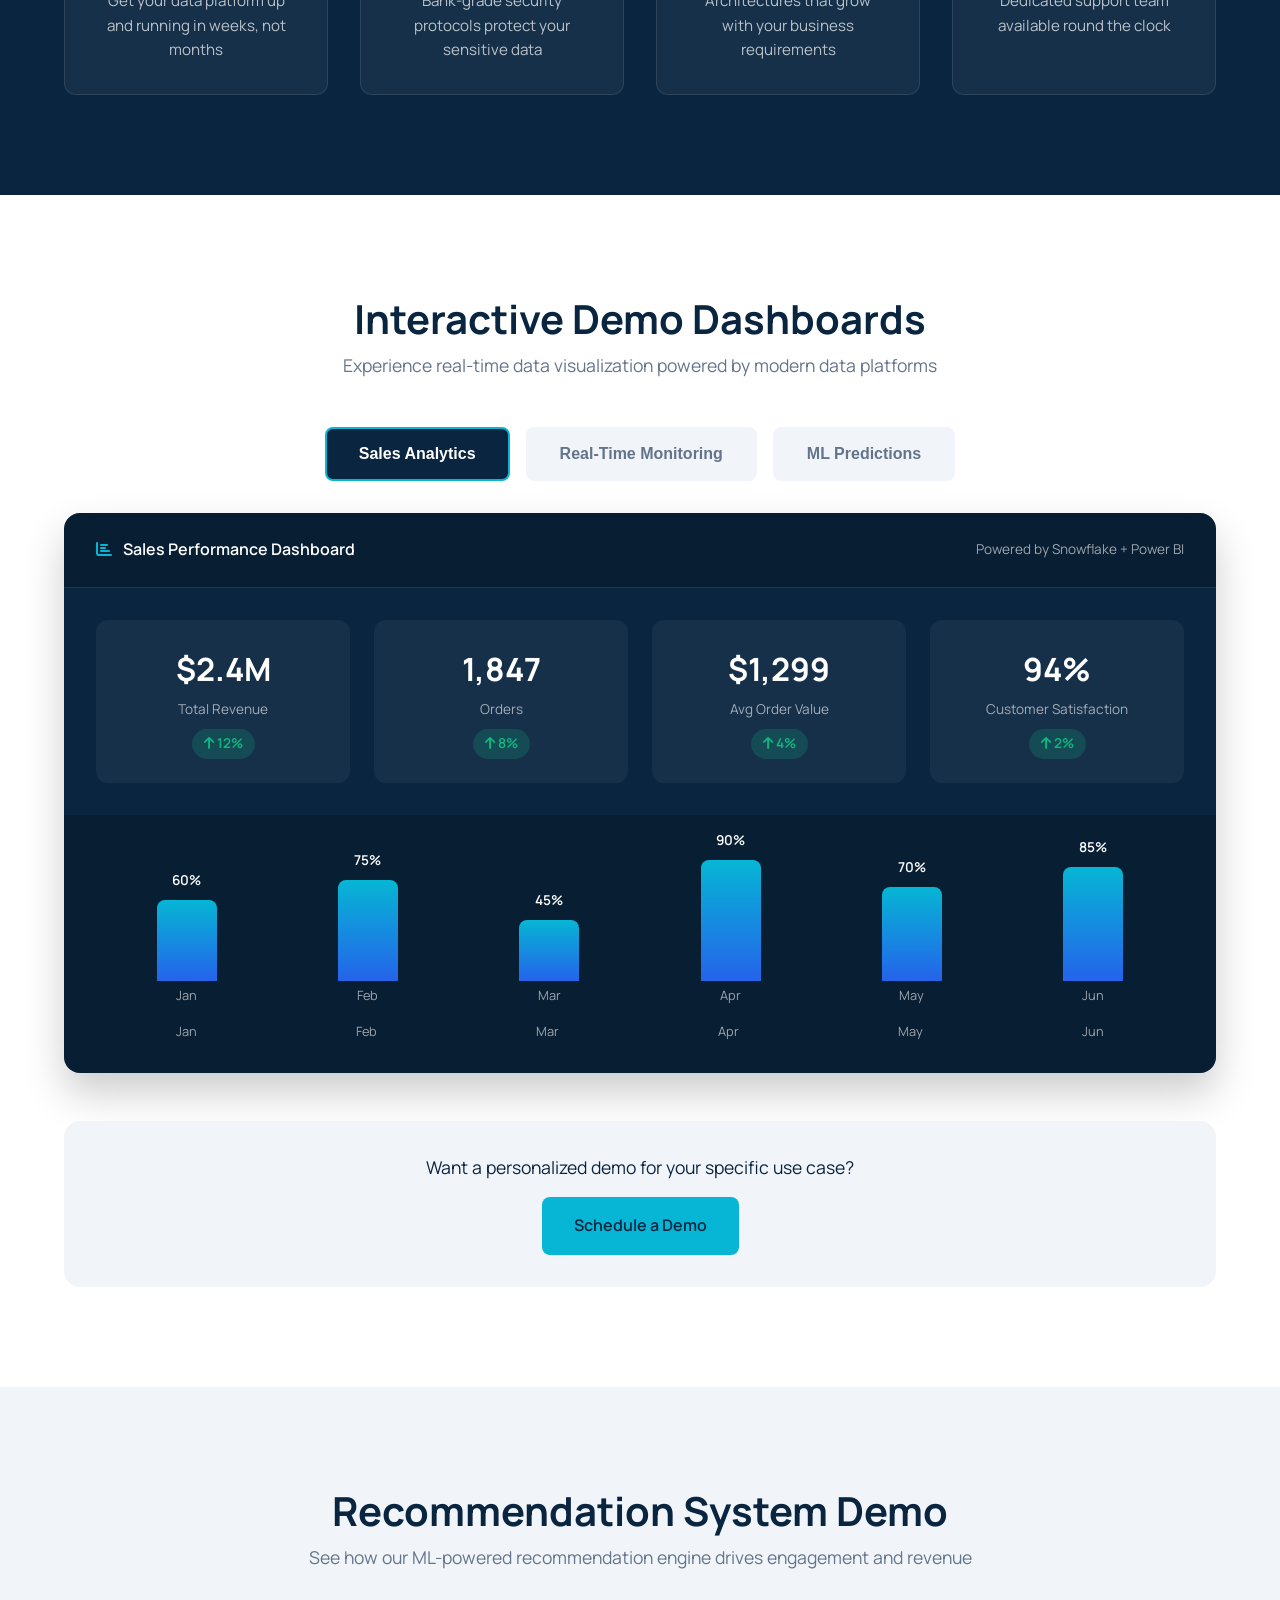
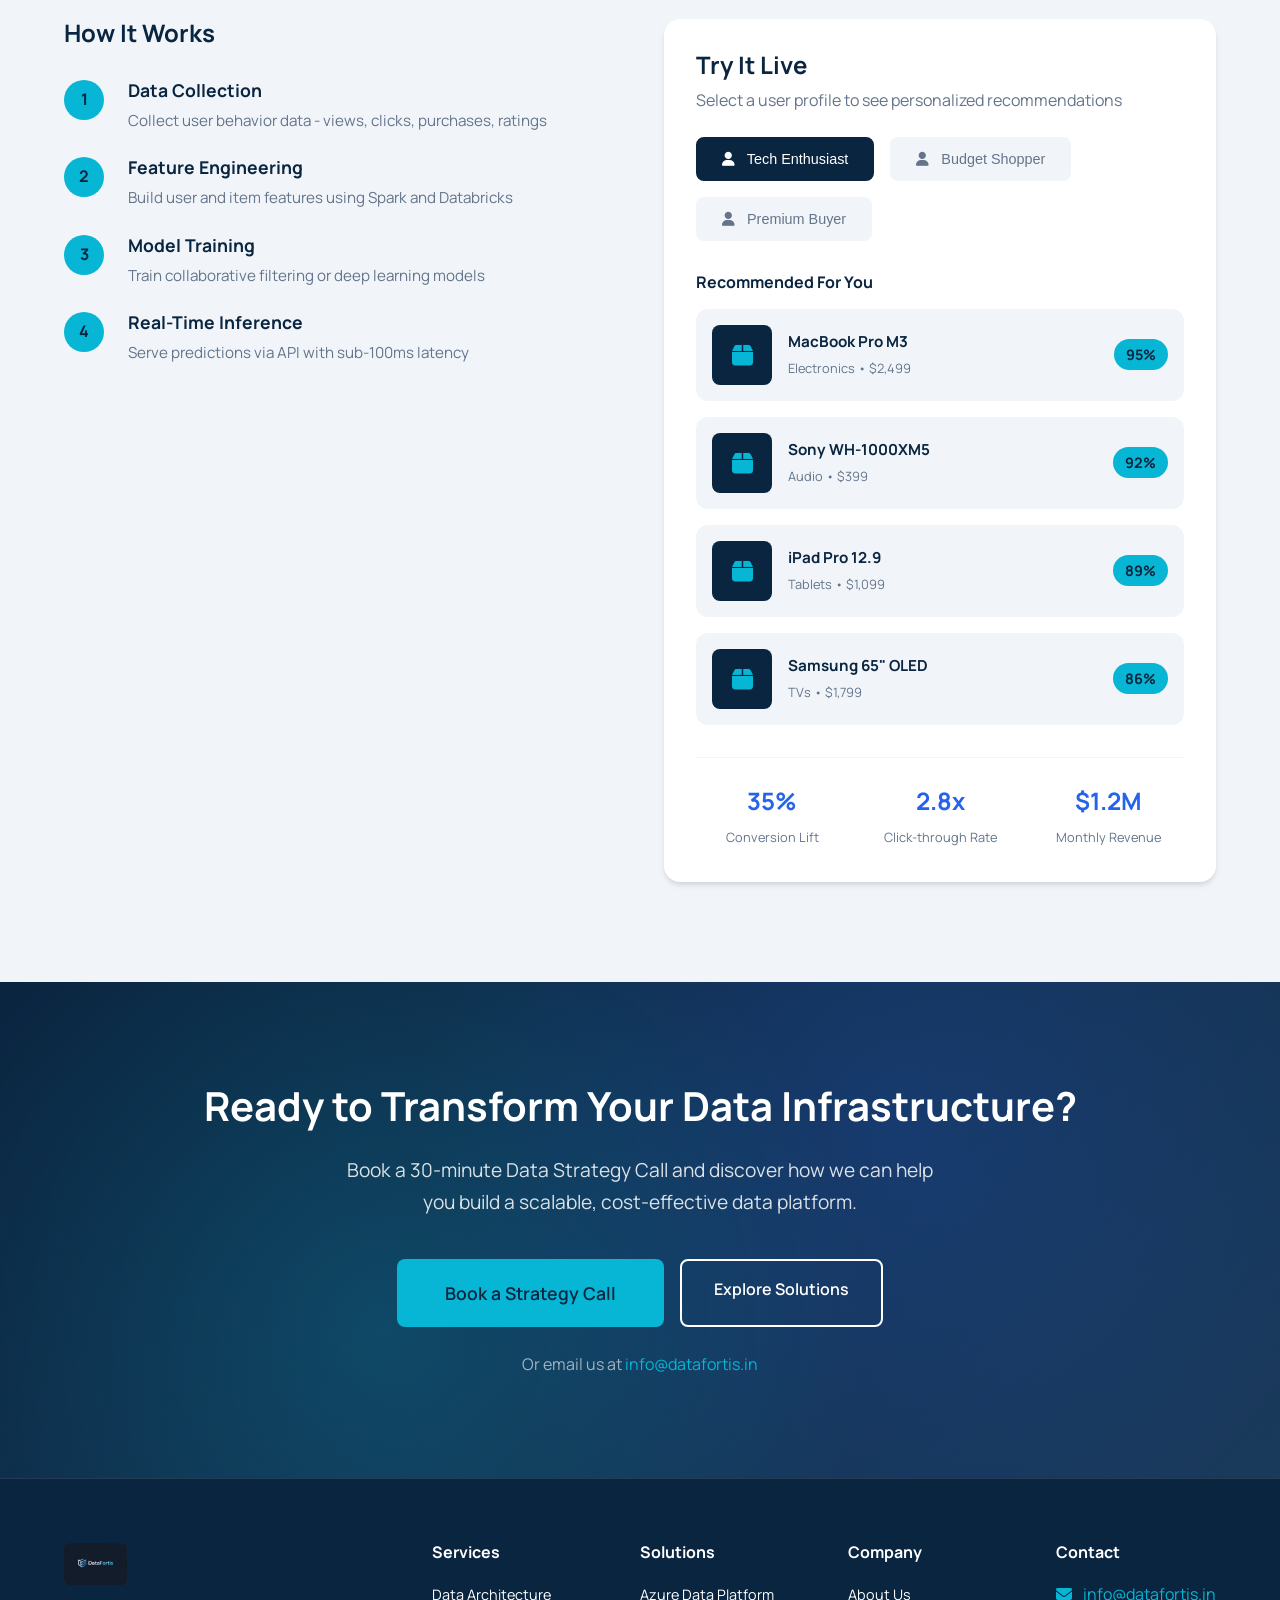
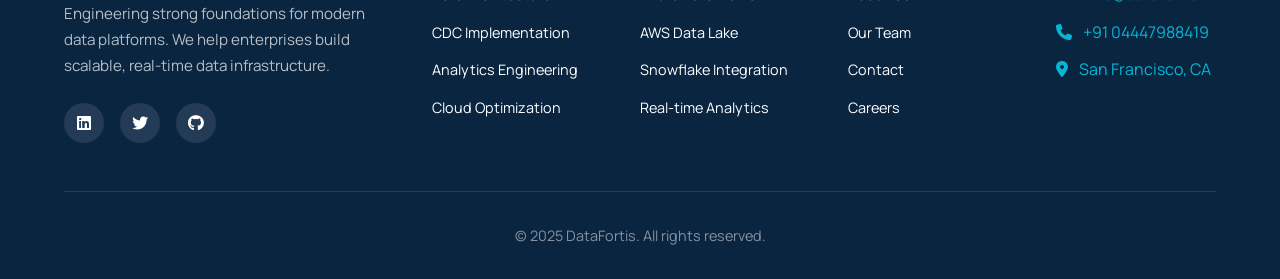
==== commit 99c7b6d2: "Review and update website files - added demos page, updated contact form and styles" ====
--- a/datafortis-website/index.html
+++ b/datafortis-website/index.html
@@ -22,9 +22,9 @@
                     <li><a href="index.html" class="nav-link active">Home</a></li>
                     <li><a href="services.html" class="nav-link">Services</a></li>
                     <li><a href="solutions.html" class="nav-link">Solutions</a></li>
+                    <li><a href="demos.html" class="nav-link">Demos</a></li>
                     <li><a href="about.html" class="nav-link">About</a></li>
                     <li><a href="contact.html" class="nav-link">Contact</a></li>
-                </ul>
             </div>
             <div class="nav-right">
                 <a href="contact.html" class="nav-cta">Schedule a Call</a>
@@ -190,6 +190,250 @@
                         <div class="why-icon"><i class="fas fa-headset"></i></div>
                         <h4>24/7 Support</h4>
                         <p>Dedicated support team available round the clock</p>
+                    </div>
+                </div>
+            </div>
+        </div>
+    </section>
+
+    <!-- Demo Dashboards Section -->
+    <section class="demo-dashboards">
+        <div class="container">
+            <div class="section-header">
+                <h2>Interactive Demo Dashboards</h2>
+                <p>Experience real-time data visualization powered by modern data platforms</p>
+            </div>
+            
+            <!-- Dashboard Tabs -->
+            <div class="dashboard-tabs">
+                <button class="dash-tab active" data-dashboard="sales">Sales Analytics</button>
+                <button class="dash-tab" data-dashboard="realtime">Real-Time Monitoring</button>
+                <button class="dash-tab" data-dashboard="ml">ML Predictions</button>
+            </div>
+            
+            <!-- Dashboard Panels -->
+            <div class="dashboard-panel active" id="sales">
+                <div class="dash-preview">
+                    <div class="dash-header">
+                        <span><i class="fas fa-chart-bar"></i> Sales Performance Dashboard</span>
+                        <span class="dash-source">Powered by Snowflake + Power BI</span>
+                    </div>
+                    <div class="dash-metrics">
+                        <div class="dash-metric">
+                            <span class="metric-value">$2.4M</span>
+                            <span class="metric-label">Total Revenue</span>
+                            <span class="metric-change positive"><i class="fas fa-arrow-up"></i> 12%</span>
+                        </div>
+                        <div class="dash-metric">
+                            <span class="metric-value">1,847</span>
+                            <span class="metric-label">Orders</span>
+                            <span class="metric-change positive"><i class="fas fa-arrow-up"></i> 8%</span>
+                        </div>
+                        <div class="dash-metric">
+                            <span class="metric-value">$1,299</span>
+                            <span class="metric-label">Avg Order Value</span>
+                            <span class="metric-change positive"><i class="fas fa-arrow-up"></i> 4%</span>
+                        </div>
+                        <div class="dash-metric">
+                            <span class="metric-value">94%</span>
+                            <span class="metric-label">Customer Satisfaction</span>
+                            <span class="metric-change positive"><i class="fas fa-arrow-up"></i> 2%</span>
+                        </div>
+                    </div>
+                    <div class="dash-chart">
+                        <div class="chart-bars">
+                            <div class="bar" style="height: 60%" data-month="Jan"><span>60%</span></div>
+                            <div class="bar" style="height: 75%" data-month="Feb"><span>75%</span></div>
+                            <div class="bar" style="height: 45%" data-month="Mar"><span>45%</span></div>
+                            <div class="bar" style="height: 90%" data-month="Apr"><span>90%</span></div>
+                            <div class="bar" style="height: 70%" data-month="May"><span>70%</span></div>
+                            <div class="bar" style="height: 85%" data-month="Jun"><span>85%</span></div>
+                        </div>
+                        <div class="chart-labels">
+                            <span>Jan</span><span>Feb</span><span>Mar</span><span>Apr</span><span>May</span><span>Jun</span>
+                        </div>
+                    </div>
+                </div>
+            </div>
+            
+            <div class="dashboard-panel" id="realtime">
+                <div class="dash-preview">
+                    <div class="dash-header">
+                        <span><i class="fas fa-bolt"></i> Real-Time Infrastructure Monitoring</span>
+                        <span class="dash-source">Powered by Kafka + Databricks</span>
+                    </div>
+                    <div class="dash-metrics">
+                        <div class="dash-metric">
+                            <span class="metric-value">99.99%</span>
+                            <span class="metric-label">System Uptime</span>
+                            <span class="metric-change positive"><i class="fas fa-check"></i> Healthy</span>
+                        </div>
+                        <div class="dash-metric">
+                            <span class="metric-value">12.4K</span>
+                            <span class="metric-label">Events/sec</span>
+                            <span class="metric-change positive"><i class="fas fa-arrow-up"></i> Normal</span>
+                        </div>
+                        <div class="dash-metric">
+                            <span class="metric-value">23ms</span>
+                            <span class="metric-label">Avg Latency</span>
+                            <span class="metric-change positive"><i class="fas fa-arrow-down"></i> -5ms</span>
+                        </div>
+                        <div class="dash-metric">
+                            <span class="metric-value">8</span>
+                            <span class="metric-label">Active Nodes</span>
+                            <span class="metric-change positive"><i class="fas fa-server"></i> Running</span>
+                        </div>
+                    </div>
+                    <div class="dash-chart realtime-chart">
+                        <div class="realtime-line">
+                            <svg viewBox="0 0 500 100" preserveAspectRatio="none">
+                                <polyline fill="none" stroke="#06b6d4" stroke-width="2" points="0,50 50,45 100,55 150,40 200,60 250,35 300,45 350,50 400,40 450,55 500,45"/>
+                            </svg>
+                        </div>
+                        <div class="realtime-legend">
+                            <span><i class="fas fa-circle" style="color: #06b6d4"></i> Throughput</span>
+                            <span><i class="fas fa-circle" style="color: #2563eb"></i> Latency</span>
+                        </div>
+                    </div>
+                </div>
+            </div>
+            
+            <div class="dashboard-panel" id="ml">
+                <div class="dash-preview">
+                    <div class="dash-header">
+                        <span><i class="fas fa-brain"></i> ML Model Predictions</span>
+                        <span class="dash-source">Powered by Databricks + MLflow</span>
+                    </div>
+                    <div class="dash-metrics">
+                        <div class="dash-metric">
+                            <span class="metric-value">94.2%</span>
+                            <span class="metric-label">Model Accuracy</span>
+                            <span class="metric-change positive"><i class="fas fa-arrow-up"></i> 1.2%</span>
+                        </div>
+                        <div class="dash-metric">
+                            <span class="metric-value">15.2K</span>
+                            <span class="metric-label">Predictions Today</span>
+                            <span class="metric-change positive"><i class="fas fa-robot"></i> Active</span>
+                        </div>
+                        <div class="dash-metric">
+                            <span class="metric-value">0.87</span>
+                            <span class="metric-label">AUC Score</span>
+                            <span class="metric-change positive"><i class="fas fa-check-circle"></i> Excellent</span>
+                        </div>
+                        <div class="dash-metric">
+                            <span class="metric-value">3</span>
+                            <span class="metric-label">Models Deployed</span>
+                            <span class="metric-change positive"><i class="fas fa-rocket"></i> Production</span>
+                        </div>
+                    </div>
+                    <div class="dash-chart ml-chart">
+                        <div class="prediction-bars">
+                            <div class="pred-item">
+                                <span class="pred-label">Churn Prediction</span>
+                                <div class="pred-bar"><div class="pred-fill" style="width: 87%"></div></div>
+                                <span class="pred-value">87%</span>
+                            </div>
+                            <div class="pred-item">
+                                <span class="pred-label">Demand Forecast</span>
+                                <div class="pred-bar"><div class="pred-fill" style="width: 92%"></div></div>
+                                <span class="pred-value">92%</span>
+                            </div>
+                            <div class="pred-item">
+                                <span class="pred-label">Fraud Detection</span>
+                                <div class="pred-bar"><div class="pred-fill" style="width: 98%"></div></div>
+                                <span class="pred-value">98%</span>
+                            </div>
+                        </div>
+                    </div>
+                </div>
+            </div>
+            
+            <div class="demo-cta">
+                <p>Want a personalized demo for your specific use case?</p>
+                <a href="contact.html" class="cta-button">Schedule a Demo</a>
+            </div>
+        </div>
+    </section>
+
+    <!-- Recommendation System Demo Section -->
+    <section class="recommendation-demo">
+        <div class="container">
+            <div class="section-header">
+                <h2>Recommendation System Demo</h2>
+                <p>See how our ML-powered recommendation engine drives engagement and revenue</p>
+            </div>
+            
+            <div class="rec-demo-wrapper">
+                <div class="rec-explanation">
+                    <h3>How It Works</h3>
+                    <div class="rec-steps">
+                        <div class="rec-step">
+                            <div class="step-number">1</div>
+                            <div class="step-content">
+                                <h4>Data Collection</h4>
+                                <p>Collect user behavior data - views, clicks, purchases, ratings</p>
+                            </div>
+                        </div>
+                        <div class="rec-step">
+                            <div class="step-number">2</div>
+                            <div class="step-content">
+                                <h4>Feature Engineering</h4>
+                                <p>Build user and item features using Spark and Databricks</p>
+                            </div>
+                        </div>
+                        <div class="rec-step">
+                            <div class="step-number">3</div>
+                            <div class="step-content">
+                                <h4>Model Training</h4>
+                                <p>Train collaborative filtering or deep learning models</p>
+                            </div>
+                        </div>
+                        <div class="rec-step">
+                            <div class="step-number">4</div>
+                            <div class="step-content">
+                                <h4>Real-Time Inference</h4>
+                                <p>Serve predictions via API with sub-100ms latency</p>
+                            </div>
+                        </div>
+                    </div>
+                </div>
+                
+                <div class="rec-interactive">
+                    <h3>Try It Live</h3>
+                    <p class="rec-subtitle">Select a user profile to see personalized recommendations</p>
+                    
+                    <div class="user-profiles">
+                        <button class="user-btn active" data-user="user1">
+                            <i class="fas fa-user"></i> Tech Enthusiast
+                        </button>
+                        <button class="user-btn" data-user="user2">
+                            <i class="fas fa-user"></i> Budget Shopper
+                        </button>
+                        <button class="user-btn" data-user="user3">
+                            <i class="fas fa-user"></i> Premium Buyer
+                        </button>
+                    </div>
+                    
+                    <div class="rec-results">
+                        <h4>Recommended For You</h4>
+                        <div class="rec-items" id="recItems">
+                            <!-- Items will be populated by JavaScript -->
+                        </div>
+                    </div>
+                    
+                    <div class="rec-stats">
+                        <div class="rec-stat">
+                            <span class="rec-stat-value">35%</span>
+                            <span class="rec-stat-label">Conversion Lift</span>
+                        </div>
+                        <div class="rec-stat">
+                            <span class="rec-stat-value">2.8x</span>
+                            <span class="rec-stat-label">Click-through Rate</span>
+                        </div>
+                        <div class="rec-stat">
+                            <span class="rec-stat-value">$1.2M</span>
+                            <span class="rec-stat-label">Monthly Revenue</span>
+                        </div>
                     </div>
                 </div>
             </div>
--- a/datafortis-website/styles.css
+++ b/datafortis-website/styles.css
@@ -349,6 +349,1364 @@
     font-size: 1.1rem;
 }
 
+.form-status {
+    display: none;
+    margin-top: 1rem;
+    padding: 1rem;
+    border-radius: 8px;
+    text-align: center;
+    font-weight: 500;
+}
+
+.form-status.success {
+    background: #d1fae5;
+    color: #065f46;
+    border: 1px solid #34d399;
+}
+
+.form-status.error {
+    background: #fee2e2;
+    color: #991b1b;
+    border: 1px solid #f87171;
+}
+
+/* ===================================
+   Demo Dashboards Section
+   =================================== */
+.demo-dashboards {
+    padding: 100px 0;
+    background: var(--white);
+}
+
+.dashboard-tabs {
+    display: flex;
+    justify-content: center;
+    gap: 1rem;
+    margin-bottom: 2rem;
+    flex-wrap: wrap;
+}
+
+.dash-tab {
+    padding: 1rem 2rem;
+    background: var(--bg-light);
+    border: 2px solid transparent;
+    border-radius: 8px;
+    font-size: 1rem;
+    font-weight: 600;
+    color: var(--text-gray);
+    cursor: pointer;
+    transition: var(--transition);
+}
+
+.dash-tab:hover {
+    background: var(--primary-dark);
+    color: var(--white);
+}
+
+.dash-tab.active {
+    background: var(--primary-dark);
+    color: var(--white);
+    border-color: var(--accent-cyan);
+}
+
+.dashboard-panel {
+    display: none;
+}
+
+.dashboard-panel.active {
+    display: block;
+}
+
+.dash-preview {
+    background: var(--primary-dark);
+    border-radius: 16px;
+    overflow: hidden;
+    box-shadow: 0 20px 40px rgba(0, 0, 0, 0.2);
+}
+
+.dash-header {
+    display: flex;
+    justify-content: space-between;
+    align-items: center;
+    padding: 1.5rem 2rem;
+    background: rgba(0, 0, 0, 0.2);
+    border-bottom: 1px solid rgba(255, 255, 255, 0.1);
+}
+
+.dash-header span {
+    color: var(--white);
+    font-weight: 600;
+}
+
+.dash-header i {
+    margin-right: 0.5rem;
+    color: var(--accent-cyan);
+}
+
+.dash-source {
+    font-size: 0.85rem;
+    color: rgba(255, 255, 255, 0.6) !important;
+    font-weight: 400 !important;
+}
+
+.dash-metrics {
+    display: grid;
+    grid-template-columns: repeat(4, 1fr);
+    gap: 1.5rem;
+    padding: 2rem;
+}
+
+.dash-metric {
+    background: rgba(255, 255, 255, 0.05);
+    padding: 1.5rem;
+    border-radius: 12px;
+    text-align: center;
+}
+
+.metric-value {
+    display: block;
+    font-size: 2rem;
+    font-weight: 700;
+    color: var(--white);
+    margin-bottom: 0.25rem;
+}
+
+.metric-label {
+    display: block;
+    font-size: 0.85rem;
+    color: rgba(255, 255, 255, 0.6);
+    margin-bottom: 0.5rem;
+}
+
+.metric-change {
+    display: inline-block;
+    font-size: 0.85rem;
+    font-weight: 600;
+    padding: 0.25rem 0.75rem;
+    border-radius: 20px;
+}
+
+.metric-change.positive {
+    background: rgba(16, 185, 129, 0.2);
+    color: #10b981;
+}
+
+.metric-change.negative {
+    background: rgba(239, 68, 68, 0.2);
+    color: #ef4444;
+}
+
+.dash-chart {
+    padding: 2rem;
+    background: rgba(0, 0, 0, 0.2);
+}
+
+.chart-bars {
+    display: flex;
+    justify-content: space-around;
+    align-items: flex-end;
+    height: 150px;
+    padding-bottom: 1rem;
+}
+
+.bar {
+    width: 60px;
+    background: linear-gradient(180deg, var(--accent-cyan), var(--accent-blue));
+    border-radius: 8px 8px 0 0;
+    position: relative;
+    transition: var(--transition);
+    cursor: pointer;
+}
+
+.bar:hover {
+    opacity: 0.8;
+}
+
+.bar span {
+    position: absolute;
+    top: -30px;
+    left: 50%;
+    transform: translateX(-50%);
+    color: var(--white);
+    font-size: 0.85rem;
+    font-weight: 600;
+}
+
+.bar::after {
+    content: attr(data-month);
+    position: absolute;
+    bottom: -25px;
+    left: 50%;
+    transform: translateX(-50%);
+    color: rgba(255, 255, 255, 0.6);
+    font-size: 0.8rem;
+}
+
+.chart-labels {
+    display: flex;
+    justify-content: space-around;
+    margin-top: 1.5rem;
+}
+
+.chart-labels span {
+    color: rgba(255, 255, 255, 0.6);
+    font-size: 0.8rem;
+}
+
+.realtime-chart {
+    height: 200px;
+}
+
+.realtime-line {
+    height: 150px;
+    width: 100%;
+}
+
+.realtime-line svg {
+    width: 100%;
+    height: 100%;
+}
+
+.realtime-legend {
+    display: flex;
+    justify-content: center;
+    gap: 2rem;
+    margin-top: 1rem;
+    color: rgba(255, 255, 255, 0.7);
+    font-size: 0.9rem;
+}
+
+.ml-chart {
+    padding: 2rem;
+}
+
+.prediction-bars {
+    display: flex;
+    flex-direction: column;
+    gap: 1.5rem;
+}
+
+.pred-item {
+    display: flex;
+    align-items: center;
+    gap: 1rem;
+}
+
+.pred-label {
+    width: 150px;
+    color: rgba(255, 255, 255, 0.8);
+    font-size: 0.95rem;
+}
+
+.pred-bar {
+    flex: 1;
+    height: 30px;
+    background: rgba(255, 255, 255, 0.1);
+    border-radius: 15px;
+    overflow: hidden;
+}
+
+.pred-fill {
+    height: 100%;
+    background: linear-gradient(90deg, var(--accent-cyan), var(--accent-blue));
+    border-radius: 15px;
+    transition: width 1s ease;
+}
+
+.pred-value {
+    width: 50px;
+    color: var(--accent-cyan);
+    font-weight: 700;
+    text-align: right;
+}
+
+.demo-cta {
+    text-align: center;
+    margin-top: 3rem;
+    padding: 2rem;
+    background: var(--bg-light);
+    border-radius: 16px;
+}
+
+.demo-cta p {
+    font-size: 1.1rem;
+    margin-bottom: 1rem;
+    color: var(--primary-dark);
+}
+
+/* ===================================
+   Recommendation Demo Section
+   =================================== */
+.recommendation-demo {
+    padding: 100px 0;
+    background: var(--bg-light);
+}
+
+.rec-demo-wrapper {
+    display: grid;
+    grid-template-columns: 1fr 1fr;
+    gap: 3rem;
+    margin-top: 3rem;
+}
+
+.rec-explanation h3 {
+    color: var(--primary-dark);
+    font-size: 1.5rem;
+    margin-bottom: 2rem;
+    text-align: left;
+}
+
+.rec-steps {
+    display: flex;
+    flex-direction: column;
+    gap: 1.5rem;
+}
+
+.rec-step {
+    display: flex;
+    gap: 1.5rem;
+    align-items: flex-start;
+}
+
+.step-number {
+    width: 40px;
+    height: 40px;
+    background: var(--accent-cyan);
+    color: var(--primary-dark);
+    border-radius: 50%;
+    display: flex;
+    align-items: center;
+    justify-content: center;
+    font-weight: 700;
+    flex-shrink: 0;
+}
+
+.step-content h4 {
+    color: var(--primary-dark);
+    font-size: 1.1rem;
+    margin-bottom: 0.5rem;
+    text-transform: none;
+    letter-spacing: 0;
+}
+
+.step-content p {
+    font-size: 0.95rem;
+    line-height: 1.6;
+}
+
+.rec-interactive {
+    background: var(--white);
+    padding: 2rem;
+    border-radius: 16px;
+    box-shadow: var(--card-shadow);
+}
+
+.rec-interactive h3 {
+    color: var(--primary-dark);
+    font-size: 1.5rem;
+    margin-bottom: 0.5rem;
+    text-align: left;
+}
+
+.rec-subtitle {
+    color: var(--text-gray);
+    margin-bottom: 1.5rem;
+}
+
+.user-profiles {
+    display: flex;
+    gap: 1rem;
+    margin-bottom: 2rem;
+    flex-wrap: wrap;
+}
+
+.user-btn {
+    padding: 0.75rem 1.5rem;
+    background: var(--bg-light);
+    border: 2px solid transparent;
+    border-radius: 8px;
+    font-size: 0.9rem;
+    font-weight: 500;
+    color: var(--text-gray);
+    cursor: pointer;
+    transition: var(--transition);
+}
+
+.user-btn:hover {
+    border-color: var(--accent-blue);
+    color: var(--primary-dark);
+}
+
+.user-btn.active {
+    background: var(--primary-dark);
+    color: var(--white);
+    border-color: var(--primary-dark);
+}
+
+.user-btn i {
+    margin-right: 0.5rem;
+}
+
+.rec-results h4 {
+    color: var(--primary-dark);
+    font-size: 1rem;
+    margin-bottom: 1rem;
+    text-transform: none;
+    letter-spacing: 0;
+}
+
+.rec-items {
+    display: flex;
+    flex-direction: column;
+    gap: 1rem;
+    margin-bottom: 2rem;
+}
+
+.rec-item {
+    display: flex;
+    align-items: center;
+    gap: 1rem;
+    padding: 1rem;
+    background: var(--bg-light);
+    border-radius: 12px;
+    transition: var(--transition);
+    cursor: pointer;
+}
+
+.rec-item:hover {
+    transform: translateX(5px);
+    box-shadow: var(--card-shadow);
+}
+
+.rec-item-img {
+    width: 60px;
+    height: 60px;
+    background: var(--primary-dark);
+    border-radius: 8px;
+    display: flex;
+    align-items: center;
+    justify-content: center;
+    font-size: 1.5rem;
+    color: var(--accent-cyan);
+}
+
+.rec-item-info h5 {
+    color: var(--primary-dark);
+    font-size: 0.95rem;
+    margin-bottom: 0.25rem;
+    text-transform: none;
+    letter-spacing: 0;
+}
+
+.rec-item-info p {
+    font-size: 0.8rem;
+}
+
+.rec-item-score {
+    margin-left: auto;
+    background: var(--accent-cyan);
+    color: var(--primary-dark);
+    padding: 0.25rem 0.75rem;
+    border-radius: 20px;
+    font-weight: 700;
+    font-size: 0.9rem;
+}
+
+.rec-stats {
+    display: grid;
+    grid-template-columns: repeat(3, 1fr);
+    gap: 1rem;
+    padding-top: 1.5rem;
+    border-top: 1px solid var(--bg-light);
+}
+
+.rec-stat {
+    text-align: center;
+}
+
+.rec-stat-value {
+    display: block;
+    font-size: 1.5rem;
+    font-weight: 700;
+    color: var(--accent-blue);
+    margin-bottom: 0.25rem;
+}
+
+.rec-stat-label {
+    font-size: 0.8rem;
+    color: var(--text-gray);
+}
+
+/* ===================================
+   Demos Page Styles
+   =================================== */
+.demo-header {
+    background: linear-gradient(135deg, #0a2540 0%, #1a3a5c 50%, #2563eb 100%);
+}
+
+.demo-nav {
+    background: var(--primary-dark);
+    padding: 1.5rem 0;
+    position: sticky;
+    top: 60px;
+    z-index: 100;
+}
+
+.demo-nav-grid {
+    display: flex;
+    justify-content: center;
+    gap: 1rem;
+    flex-wrap: wrap;
+}
+
+.demo-nav-item {
+    display: flex;
+    align-items: center;
+    gap: 0.5rem;
+    padding: 0.75rem 1.5rem;
+    background: rgba(255, 255, 255, 0.1);
+    border-radius: 8px;
+    color: rgba(255, 255, 255, 0.8);
+    font-weight: 500;
+    transition: var(--transition);
+}
+
+.demo-nav-item:hover,
+.demo-nav-item.active {
+    background: var(--accent-cyan);
+    color: var(--primary-dark);
+}
+
+.demo-nav-item i {
+    font-size: 1.1rem;
+}
+
+.demo-section {
+    padding: 100px 0;
+}
+
+.demo-section.alt-bg {
+    background: var(--bg-light);
+}
+
+.demo-header-content {
+    text-align: center;
+    max-width: 800px;
+    margin: 0 auto 3rem;
+}
+
+.demo-badge {
+    display: inline-block;
+    background: linear-gradient(135deg, var(--accent-cyan), var(--accent-blue));
+    color: var(--white);
+    padding: 0.5rem 1.5rem;
+    border-radius: 50px;
+    font-size: 0.9rem;
+    font-weight: 600;
+    margin-bottom: 1.5rem;
+}
+
+.demo-badge i {
+    margin-right: 0.5rem;
+}
+
+.demo-header-content h2 {
+    color: var(--primary-dark);
+    margin-bottom: 1rem;
+}
+
+.demo-header-content p {
+    font-size: 1.1rem;
+    color: var(--text-gray);
+}
+
+/* Revenue Engine Demo */
+.revenue-demo-grid {
+    display: grid;
+    grid-template-columns: 1fr 1.2fr;
+    gap: 3rem;
+    align-items: start;
+}
+
+.diff-cards {
+    display: flex;
+    flex-direction: column;
+    gap: 1.5rem;
+    margin-top: 2rem;
+}
+
+.diff-card {
+    padding: 1.5rem;
+    background: var(--white);
+    border-radius: 12px;
+    border-left: 4px solid var(--text-gray);
+}
+
+.diff-card.highlight {
+    border-left-color: var(--accent-cyan);
+    background: linear-gradient(135deg, rgba(6, 182, 212, 0.1), rgba(37, 99, 235, 0.1));
+}
+
+.diff-card i {
+    font-size: 1.5rem;
+    margin-bottom: 0.5rem;
+    color: var(--text-gray);
+}
+
+.diff-card.highlight i {
+    color: var(--accent-cyan);
+}
+
+.diff-card h4 {
+    color: var(--primary-dark);
+    margin-bottom: 0.5rem;
+    text-transform: none;
+    letter-spacing: 0;
+}
+
+.diff-card p {
+    font-size: 0.95rem;
+    color: var(--text-gray);
+}
+
+.revenue-demo-panel {
+    background: var(--white);
+    border-radius: 16px;
+    overflow: hidden;
+    box-shadow: 0 20px 40px rgba(0, 0, 0, 0.1);
+}
+
+.panel-header {
+    display: flex;
+    justify-content: space-between;
+    align-items: center;
+    padding: 1.5rem;
+    background: var(--primary-dark);
+    color: var(--white);
+}
+
+.panel-header i {
+    color: var(--accent-cyan);
+    margin-right: 0.5rem;
+}
+
+.live-indicator {
+    display: flex;
+    align-items: center;
+    gap: 0.5rem;
+    font-size: 0.85rem;
+    color: #10b981;
+}
+
+.pulse {
+    width: 8px;
+    height: 8px;
+    background: #10b981;
+    border-radius: 50%;
+    animation: pulse 2s infinite;
+}
+
+@keyframes pulse {
+    0%, 100% { opacity: 1; transform: scale(1); }
+    50% { opacity: 0.5; transform: scale(1.2); }
+}
+
+.customer-context {
+    display: flex;
+    align-items: center;
+    gap: 1rem;
+    padding: 1.5rem;
+    background: var(--bg-light);
+    border-bottom: 1px solid #e2e8f0;
+}
+
+.context-avatar {
+    width: 50px;
+    height: 50px;
+    background: var(--primary-dark);
+    border-radius: 50%;
+    display: flex;
+    align-items: center;
+    justify-content: center;
+    color: var(--accent-cyan);
+}
+
+.context-info h4 {
+    color: var(--primary-dark);
+    margin-bottom: 0.25rem;
+    text-transform: none;
+    letter-spacing: 0;
+}
+
+.context-info p {
+    font-size: 0.85rem;
+    color: var(--text-gray);
+}
+
+.recommendation-output {
+    padding: 1.5rem;
+}
+
+.recommendation-output h4 {
+    color: var(--primary-dark);
+    margin-bottom: 1.5rem;
+    text-transform: none;
+    letter-spacing: 0;
+}
+
+.recommendation-output h4 i {
+    color: var(--accent-cyan);
+    margin-right: 0.5rem;
+}
+
+.rec-option {
+    padding: 1.25rem;
+    background: var(--bg-light);
+    border-radius: 12px;
+    margin-bottom: 1rem;
+}
+
+.rec-option-header {
+    display: flex;
+    justify-content: space-between;
+    align-items: center;
+    margin-bottom: 0.75rem;
+}
+
+.rec-type {
+    font-weight: 600;
+    color: var(--primary-dark);
+}
+
+.rec-impact {
+    padding: 0.25rem 0.75rem;
+    border-radius: 20px;
+    font-size: 0.85rem;
+    font-weight: 600;
+}
+
+.rec-impact.positive {
+    background: rgba(16, 185, 129, 0.1);
+    color: #10b981;
+}
+
+.rec-products {
+    display: flex;
+    gap: 0.5rem;
+    margin-bottom: 0.75rem;
+    flex-wrap: wrap;
+}
+
+.product-tag {
+    padding: 0.25rem 0.75rem;
+    background: var(--primary-dark);
+    color: var(--white);
+    border-radius: 4px;
+    font-size: 0.8rem;
+}
+
+.rec-reason {
+    font-size: 0.85rem;
+    color: var(--text-gray);
+    line-height: 1.5;
+}
+
+.revenue-projection {
+    padding: 1.5rem;
+    background: linear-gradient(135deg, var(--primary-dark), var(--primary-blue));
+    color: var(--white);
+}
+
+.revenue-projection h4 {
+    color: var(--white);
+    margin-bottom: 1rem;
+    text-transform: none;
+    letter-spacing: 0;
+}
+
+.projection-stats {
+    display: grid;
+    grid-template-columns: repeat(3, 1fr);
+    gap: 1rem;
+}
+
+.proj-stat {
+    text-align: center;
+}
+
+.proj-value {
+    display: block;
+    font-size: 1.5rem;
+    font-weight: 700;
+    color: var(--accent-cyan);
+    margin-bottom: 0.25rem;
+}
+
+.proj-label {
+    font-size: 0.8rem;
+    color: rgba(255, 255, 255, 0.7);
+}
+
+/* Segmentation Demo */
+.segmentation-demo {
+    margin-top: 2rem;
+}
+
+.segment-tabs {
+    display: flex;
+    gap: 0.75rem;
+    margin-bottom: 2rem;
+    flex-wrap: wrap;
+    justify-content: center;
+}
+
+.seg-tab {
+    padding: 0.75rem 1.5rem;
+    background: var(--white);
+    border: 2px solid var(--bg-light);
+    border-radius: 8px;
+    font-weight: 500;
+    color: var(--text-gray);
+    cursor: pointer;
+    transition: var(--transition);
+}
+
+.seg-tab:hover {
+    border-color: var(--accent-blue);
+}
+
+.seg-tab.active {
+    background: var(--primary-dark);
+    border-color: var(--primary-dark);
+    color: var(--white);
+}
+
+.segment-cards {
+    display: grid;
+    grid-template-columns: repeat(auto-fit, minmax(280px, 1fr));
+    gap: 1.5rem;
+}
+
+.segment-card {
+    background: var(--white);
+    padding: 1.5rem;
+    border-radius: 16px;
+    box-shadow: var(--card-shadow);
+}
+
+.seg-header {
+    display: flex;
+    align-items: center;
+    gap: 1rem;
+    margin-bottom: 1.5rem;
+    padding-bottom: 1rem;
+    border-bottom: 1px solid var(--bg-light);
+}
+
+.seg-icon {
+    width: 50px;
+    height: 50px;
+    border-radius: 12px;
+    display: flex;
+    align-items: center;
+    justify-content: center;
+    font-size: 1.25rem;
+}
+
+.seg-icon.highltv { background: linear-gradient(135deg, #f59e0b, #d97706); color: white; }
+.seg-icon.churn { background: linear-gradient(135deg, #ef4444, #dc2626); color: white; }
+.seg-icon.discount { background: linear-gradient(135deg, #8b5cf6, #7c3aed); color: white; }
+.seg-icon.premium { background: linear-gradient(135deg, #06b6d4, #0891b2); color: white; }
+
+.seg-title {
+    flex: 1;
+}
+
+.seg-title h4 {
+    color: var(--primary-dark);
+    font-size: 1rem;
+    margin-bottom: 0.25rem;
+    text-transform: none;
+    letter-spacing: 0;
+}
+
+.seg-count {
+    font-size: 0.85rem;
+    color: var(--text-gray);
+}
+
+.seg-value {
+    font-weight: 700;
+    color: var(--accent-blue);
+    font-size: 0.9rem;
+}
+
+.seg-characteristics h5 {
+    color: var(--primary-dark);
+    font-size: 0.9rem;
+    margin-bottom: 0.75rem;
+    text-transform: none;
+    letter-spacing: 0;
+}
+
+.char-tags {
+    display: flex;
+    flex-wrap: wrap;
+    gap: 0.5rem;
+    margin-bottom: 1.5rem;
+}
+
+.char-tag {
+    padding: 0.35rem 0.75rem;
+    background: var(--bg-light);
+    border-radius: 20px;
+    font-size: 0.8rem;
+    color: var(--text-gray);
+}
+
+.seg-action-btn {
+    width: 100%;
+    padding: 0.75rem;
+    background: var(--primary-dark);
+    color: var(--white);
+    border: none;
+    border-radius: 8px;
+    font-weight: 600;
+    cursor: pointer;
+    transition: var(--transition);
+}
+
+.seg-action-btn:hover {
+    background: var(--accent-cyan);
+    color: var(--primary-dark);
+}
+
+.seg-action-btn.churn-btn {
+    background: #ef4444;
+}
+
+.seg-action-btn.premium-btn {
+    background: linear-gradient(135deg, #06b6d4, #0891b2);
+}
+
+/* Control Tower Demo */
+.control-tower-demo {
+    display: grid;
+    grid-template-columns: 1.2fr 1fr;
+    gap: 2rem;
+    margin-top: 2rem;
+}
+
+.alerts-feed h3,
+.metrics-overview h3 {
+    color: var(--primary-dark);
+    margin-bottom: 1.5rem;
+    display: flex;
+    align-items: center;
+    gap: 0.5rem;
+}
+
+.alerts-feed h3 i {
+    color: var(--accent-cyan);
+}
+
+.alert-item {
+    display: flex;
+    gap: 1rem;
+    padding: 1.25rem;
+    background: var(--white);
+    border-radius: 12px;
+    margin-bottom: 1rem;
+    border-left: 4px solid;
+}
+
+.alert-item.critical { border-left-color: #ef4444; }
+.alert-item.success { border-left-color: #10b981; }
+.alert-item.warning { border-left-color: #f59e0b; }
+.alert-item.info { border-left-color: #3b82f6; }
+
+.alert-icon {
+    width: 40px;
+    height: 40px;
+    border-radius: 10px;
+    display: flex;
+    align-items: center;
+    justify-content: center;
+    flex-shrink: 0;
+}
+
+.alert-item.critical .alert-icon { background: #fee2e2; color: #ef4444; }
+.alert-item.success .alert-icon { background: #d1fae5; color: #10b981; }
+.alert-item.warning .alert-icon { background: #fef3c7; color: #f59e0b; }
+.alert-item.info .alert-icon { background: #dbeafe; color: #3b82f6; }
+
+.alert-content {
+    flex: 1;
+}
+
+.alert-title {
+    display: block;
+    font-weight: 600;
+    color: var(--primary-dark);
+    margin-bottom: 0.25rem;
+}
+
+.alert-content p {
+    font-size: 0.9rem;
+    margin-bottom: 0.5rem;
+}
+
+.alert-action {
+    font-size: 0.85rem;
+    color: var(--accent-blue);
+    font-weight: 500;
+    display: flex;
+    align-items: center;
+    gap: 0.5rem;
+}
+
+.alert-time {
+    font-size: 0.8rem;
+    color: var(--text-gray);
+    white-space: nowrap;
+}
+
+.metrics-overview {
+    background: var(--white);
+    padding: 1.5rem;
+    border-radius: 16px;
+}
+
+.metrics-overview h3 i {
+    color: var(--accent-blue);
+}
+
+.control-metrics {
+    display: grid;
+    grid-template-columns: 1fr 1fr;
+    gap: 1rem;
+}
+
+.control-metric {
+    padding: 1.25rem;
+    background: var(--bg-light);
+    border-radius: 12px;
+}
+
+.control-metric.positive { border-left: 3px solid #10b981; }
+.control-metric.warning { border-left: 3px solid #f59e0b; }
+.control-metric.negative { border-left: 3px solid #ef4444; }
+
+.metric-header {
+    display: flex;
+    justify-content: space-between;
+    margin-bottom: 0.5rem;
+    font-size: 0.85rem;
+    color: var(--text-gray);
+}
+
+.metric-trend {
+    font-weight: 600;
+}
+
+.metric-trend.up { color: #10b981; }
+.metric-trend.down { color: #ef4444; }
+
+.control-metric .metric-value {
+    display: block;
+    font-size: 1.75rem;
+    font-weight: 700;
+    color: var(--primary-dark);
+    margin-bottom: 0.25rem;
+}
+
+.metric-target {
+    font-size: 0.8rem;
+    color: var(--text-gray);
+}
+
+/* What-If Simulator */
+.simulator-demo {
+    display: grid;
+    grid-template-columns: 1fr 1.2fr;
+    gap: 2rem;
+    margin-top: 2rem;
+    background: var(--white);
+    border-radius: 16px;
+    overflow: hidden;
+    box-shadow: var(--card-shadow);
+}
+
+.simulator-controls {
+    padding: 2rem;
+    background: var(--primary-dark);
+}
+
+.simulator-controls h3 {
+    color: var(--white);
+    margin-bottom: 1.5rem;
+    display: flex;
+    align-items: center;
+    gap: 0.5rem;
+}
+
+.control-group {
+    margin-bottom: 1.5rem;
+}
+
+.control-group label {
+    display: block;
+    color: rgba(255, 255, 255, 0.8);
+    font-size: 0.9rem;
+    margin-bottom: 0.5rem;
+}
+
+.control-group select,
+.control-group input[type="range"] {
+    width: 100%;
+    padding: 0.75rem;
+    border-radius: 8px;
+    border: none;
+    font-size: 1rem;
+}
+
+.range-value {
+    display: block;
+    text-align: center;
+    color: var(--accent-cyan);
+    font-weight: 700;
+    margin-top: 0.5rem;
+}
+
+.simulate-btn {
+    width: 100%;
+    padding: 1rem;
+    background: var(--accent-cyan);
+    color: var(--primary-dark);
+    border: none;
+    border-radius: 8px;
+    font-weight: 700;
+    font-size: 1rem;
+    cursor: pointer;
+    transition: var(--transition);
+    display: flex;
+    align-items: center;
+    justify-content: center;
+    gap: 0.5rem;
+}
+
+.simulate-btn:hover {
+    background: var(--white);
+}
+
+.simulator-results {
+    padding: 2rem;
+}
+
+.simulator-results h3 {
+    color: var(--primary-dark);
+    margin-bottom: 1.5rem;
+    display: flex;
+    align-items: center;
+    gap: 0.5rem;
+}
+
+.result-card {
+    margin-bottom: 1.5rem;
+}
+
+.result-header {
+    display: flex;
+    justify-content: space-between;
+    margin-bottom: 0.5rem;
+    font-weight: 600;
+}
+
+.result-positive {
+    color: #10b981;
+}
+
+.result-bar {
+    height: 12px;
+    background: var(--bg-light);
+    border-radius: 6px;
+    overflow: hidden;
+}
+
+.result-fill {
+    height: 100%;
+    background: linear-gradient(90deg, var(--accent-cyan), var(--accent-blue));
+    border-radius: 6px;
+    transition: width 1s ease;
+}
+
+.roi-calculation {
+    padding: 1.5rem;
+    background: var(--bg-light);
+    border-radius: 12px;
+}
+
+.roi-item {
+    display: flex;
+    justify-content: space-between;
+    padding: 0.75rem 0;
+    border-bottom: 1px solid #e2e8f0;
+}
+
+.roi-item:last-child {
+    border-bottom: none;
+    padding-top: 1rem;
+}
+
+.roi-item.total {
+    font-weight: 700;
+    font-size: 1.1rem;
+    color: var(--primary-dark);
+}
+
+.roi-value.positive {
+    color: #10b981;
+    font-weight: 700;
+}
+
+/* AI Insights Demo */
+.insights-demo {
+    display: grid;
+    grid-template-columns: 1fr 1fr;
+    gap: 2rem;
+    margin-top: 2rem;
+}
+
+.insights-list {
+    display: flex;
+    flex-direction: column;
+    gap: 1rem;
+}
+
+.insight-card {
+    display: flex;
+    gap: 1rem;
+    padding: 1.5rem;
+    background: var(--white);
+    border-radius: 12px;
+    box-shadow: var(--card-shadow);
+}
+
+.insight-icon {
+    width: 45px;
+    height: 45px;
+    border-radius: 10px;
+    display: flex;
+    align-items: center;
+    justify-content: center;
+    flex-shrink: 0;
+}
+
+.insight-icon.positive { background: #d1fae5; color: #10b981; }
+.insight-icon.warning { background: #fef3c7; color: #f59e0b; }
+.insight-icon.info { background: #dbeafe; color: #3b82f6; }
+
+.insight-metric {
+    display: block;
+    font-weight: 600;
+    color: var(--primary-dark);
+    margin-bottom: 0.5rem;
+}
+
+.insight-metric strong {
+    color: var(--accent-blue);
+}
+
+.insight-reason {
+    font-size: 0.9rem;
+    color: var(--text-gray);
+    margin-bottom: 0.5rem;
+}
+
+.insight-impact {
+    font-size: 0.85rem;
+    color: var(--accent-blue);
+    font-weight: 500;
+}
+
+.insight-generator {
+    background: var(--white);
+    padding: 2rem;
+    border-radius: 16px;
+    box-shadow: var(--card-shadow);
+}
+
+.insight-generator h3 {
+    color: var(--primary-dark);
+    margin-bottom: 1.5rem;
+    display: flex;
+    align-items: center;
+    gap: 0.5rem;
+}
+
+.query-box {
+    display: flex;
+    gap: 0.5rem;
+    margin-bottom: 1.5rem;
+}
+
+.query-box input {
+    flex: 1;
+    padding: 1rem;
+    border: 2px solid var(--bg-light);
+    border-radius: 8px;
+    font-size: 1rem;
+}
+
+.query-box input:focus {
+    outline: none;
+    border-color: var(--accent-blue);
+}
+
+.query-box button {
+    padding: 1rem 1.5rem;
+    background: var(--primary-dark);
+    color: var(--white);
+    border: none;
+    border-radius: 8px;
+    cursor: pointer;
+    transition: var(--transition);
+}
+
+.query-box button:hover {
+    background: var(--accent-cyan);
+    color: var(--primary-dark);
+}
+
+.sample-queries {
+    display: flex;
+    flex-wrap: wrap;
+    gap: 0.5rem;
+    align-items: center;
+}
+
+.sample-queries span {
+    font-weight: 600;
+    color: var(--text-gray);
+    font-size: 0.9rem;
+}
+
+.sample-queries button {
+    padding: 0.5rem 1rem;
+    background: var(--bg-light);
+    border: none;
+    border-radius: 20px;
+    font-size: 0.85rem;
+    color: var(--text-gray);
+    cursor: pointer;
+    transition: var(--transition);
+}
+
+.sample-queries button:hover {
+    background: var(--primary-dark);
+    color: var(--white);
+}
+
 /* ===================================
    Trusted By / Clients Section
    =================================== */
@@ -1579,5 +2937,19 @@
     .logo-img {
         height: 38px;
     }
-}
-
+    
+    /* Responsive styles for demo sections */
+    .dash-metrics {
+        grid-template-columns: repeat(2, 1fr) !important;
+    }
+    
+    .rec-demo-wrapper {
+        grid-template-columns: 1fr !important;
+    }
+    
+    .rec-stats {
+        grid-template-columns: 1fr !important;
+        gap: 1.5rem;
+    }
+}
+
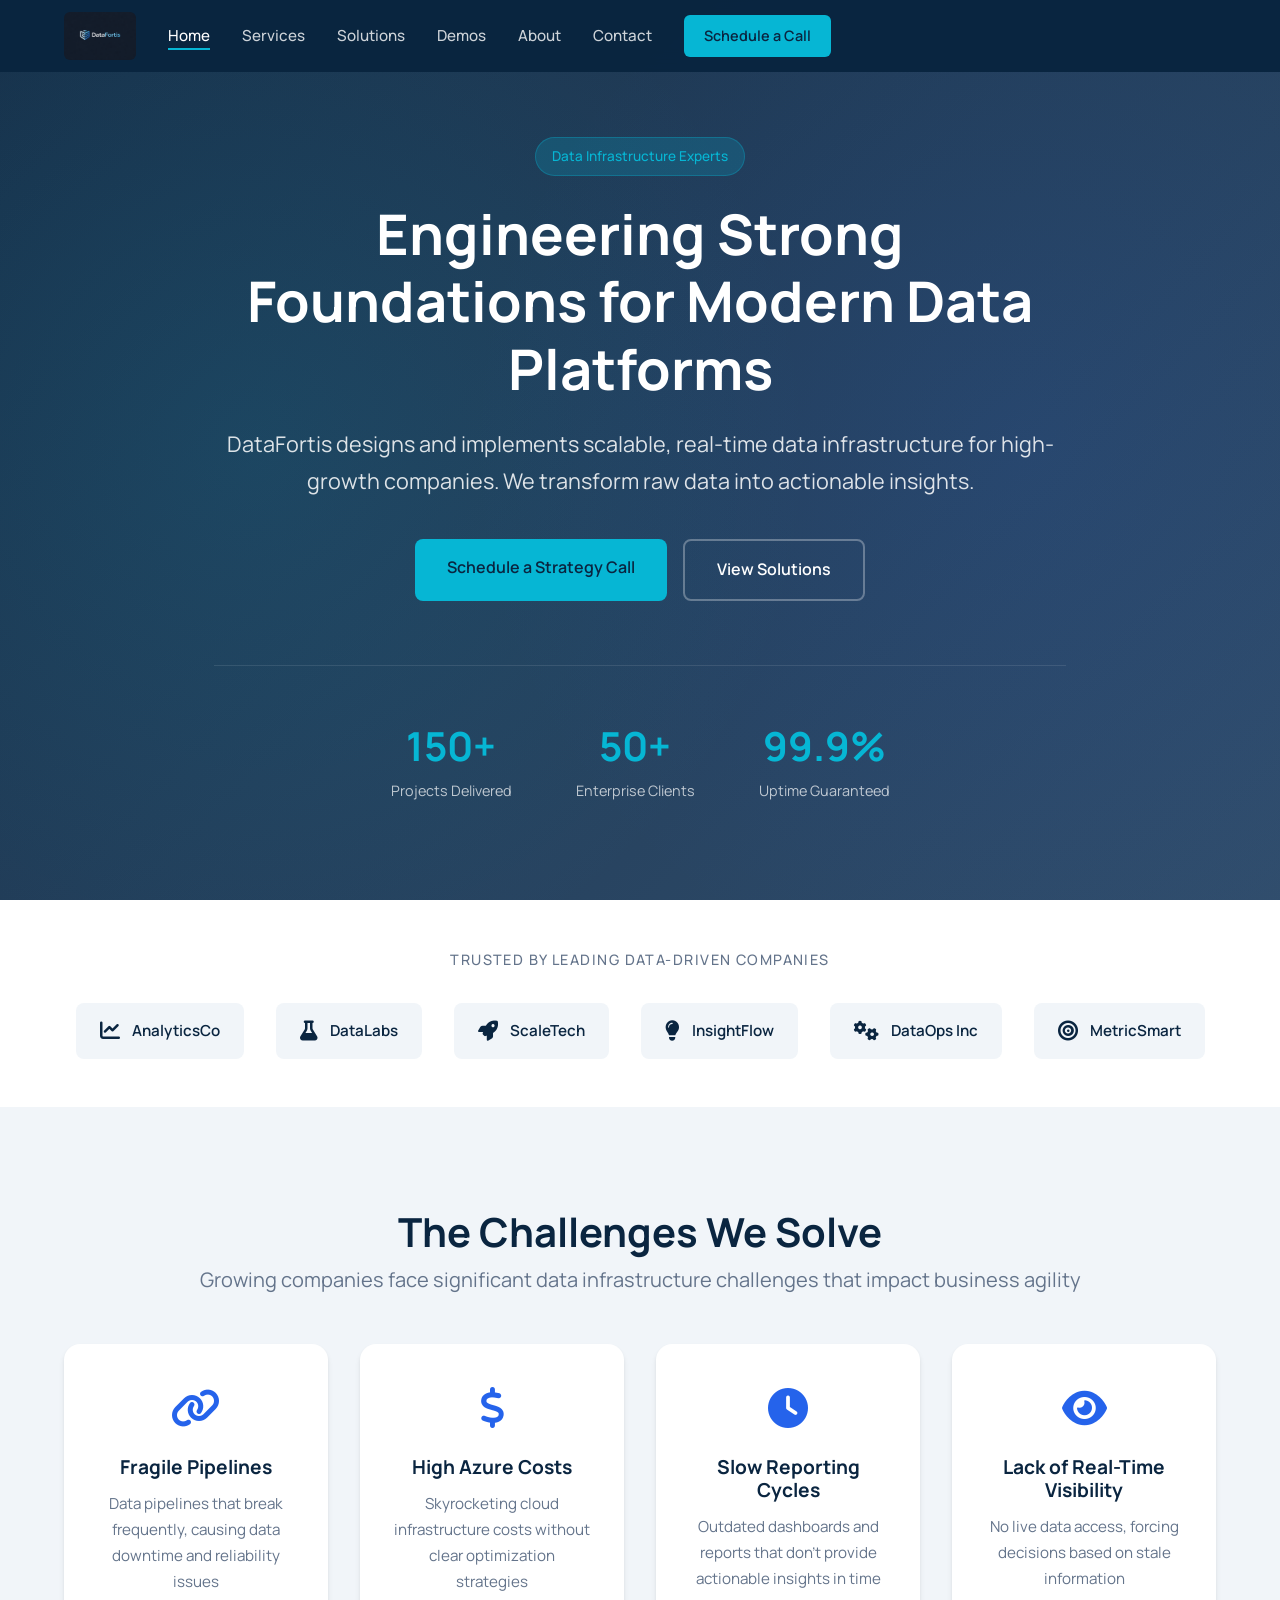
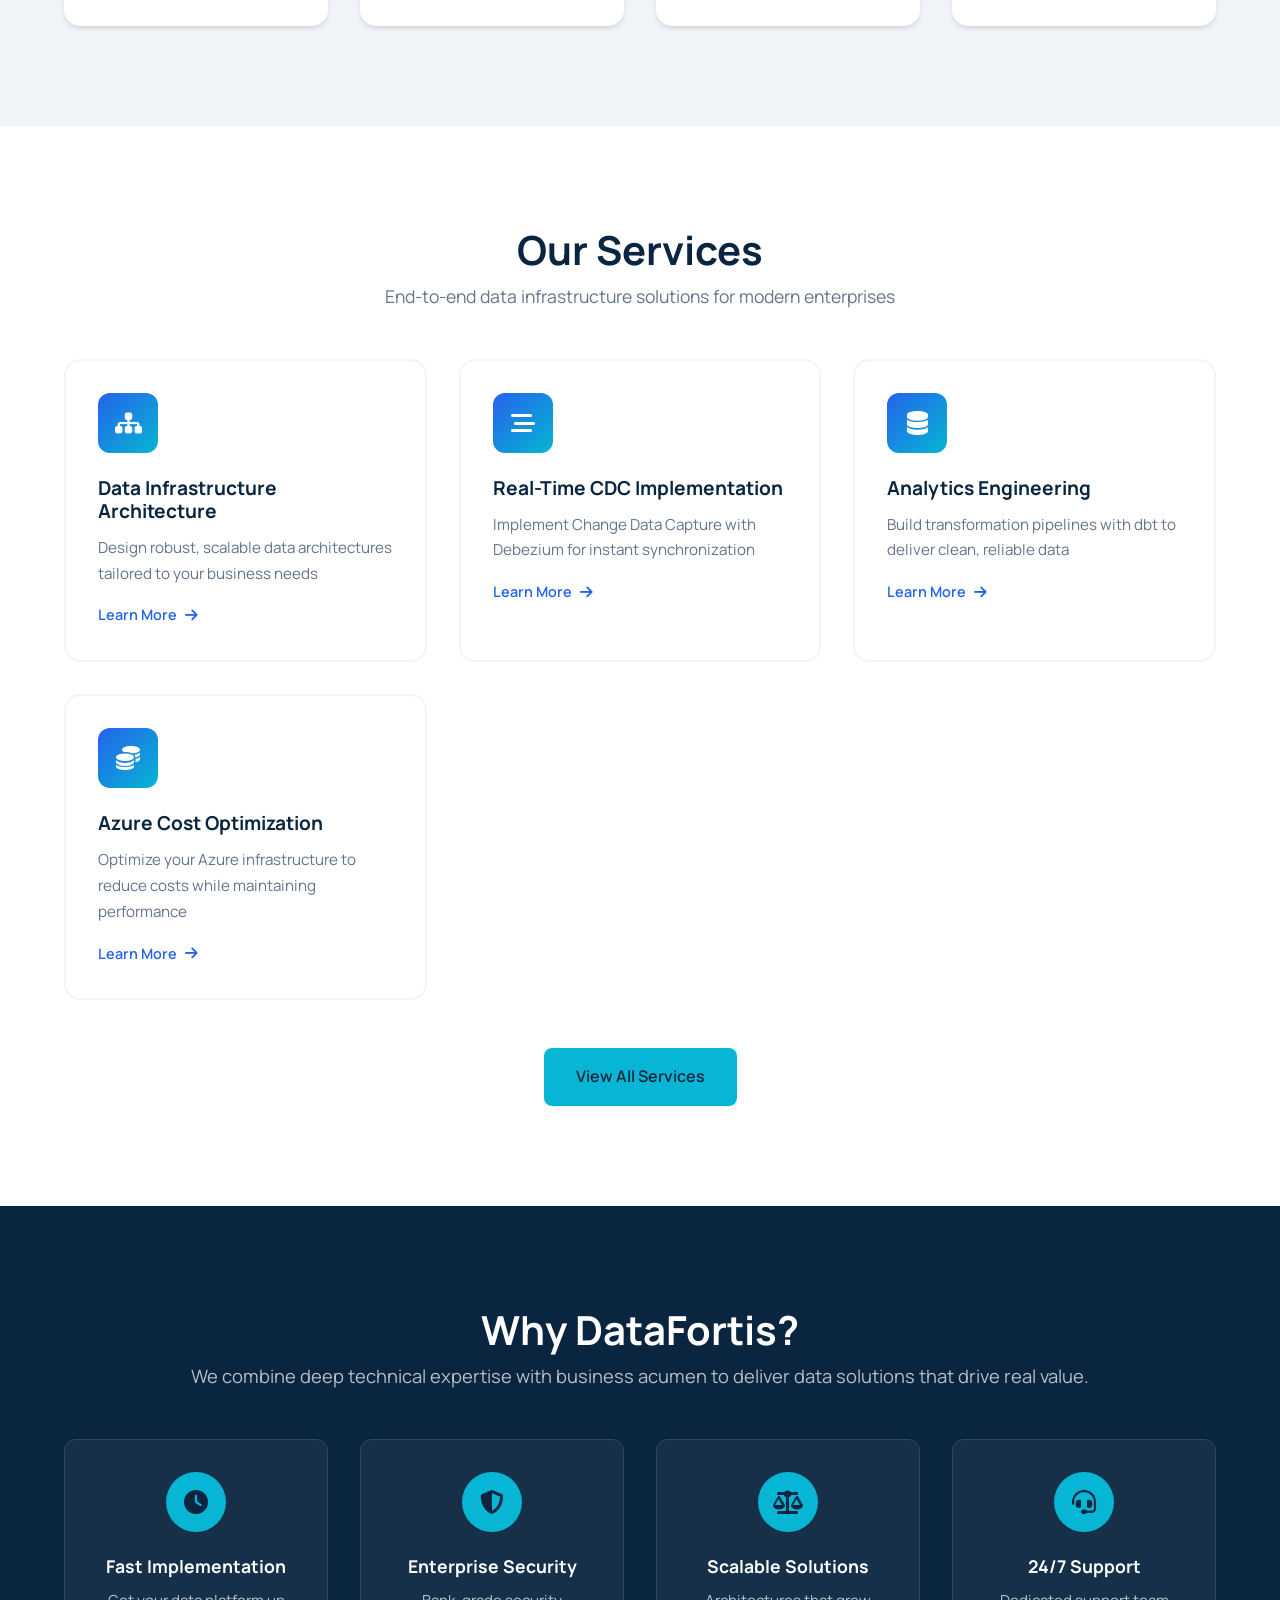
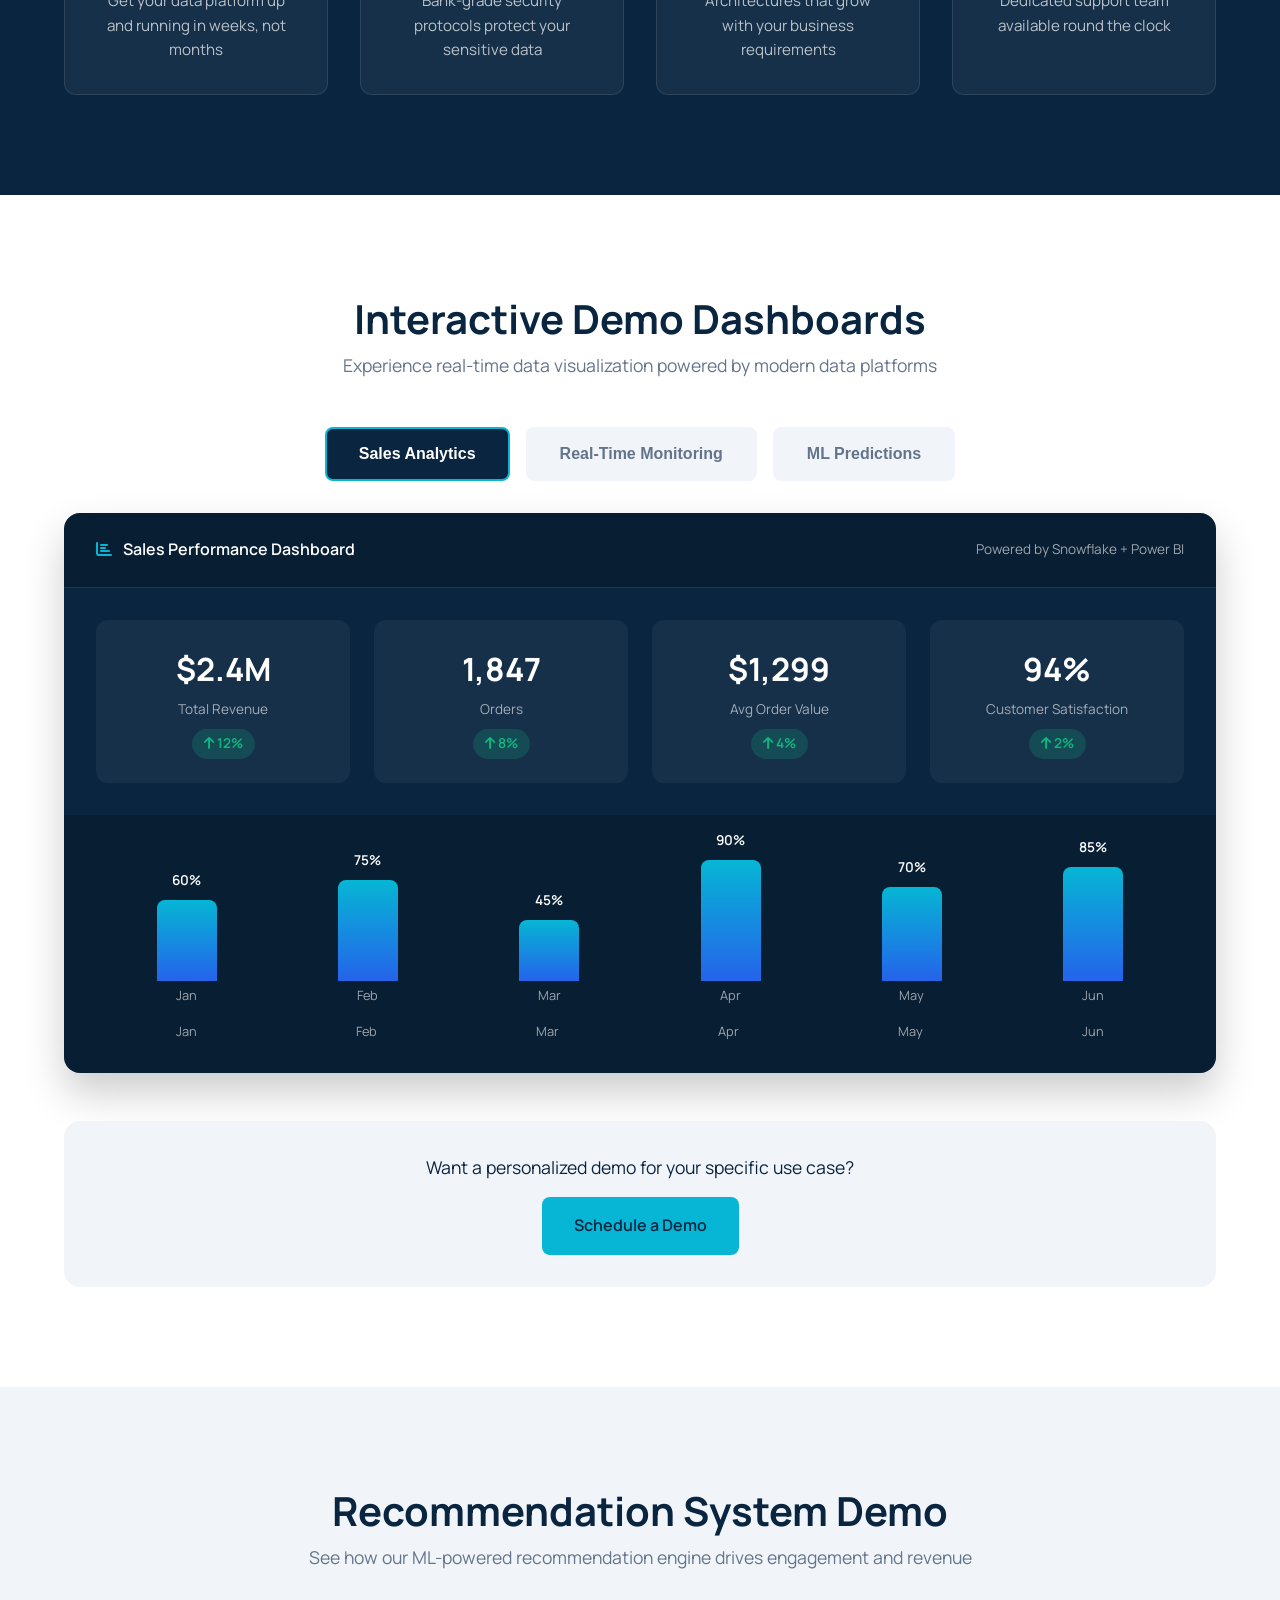
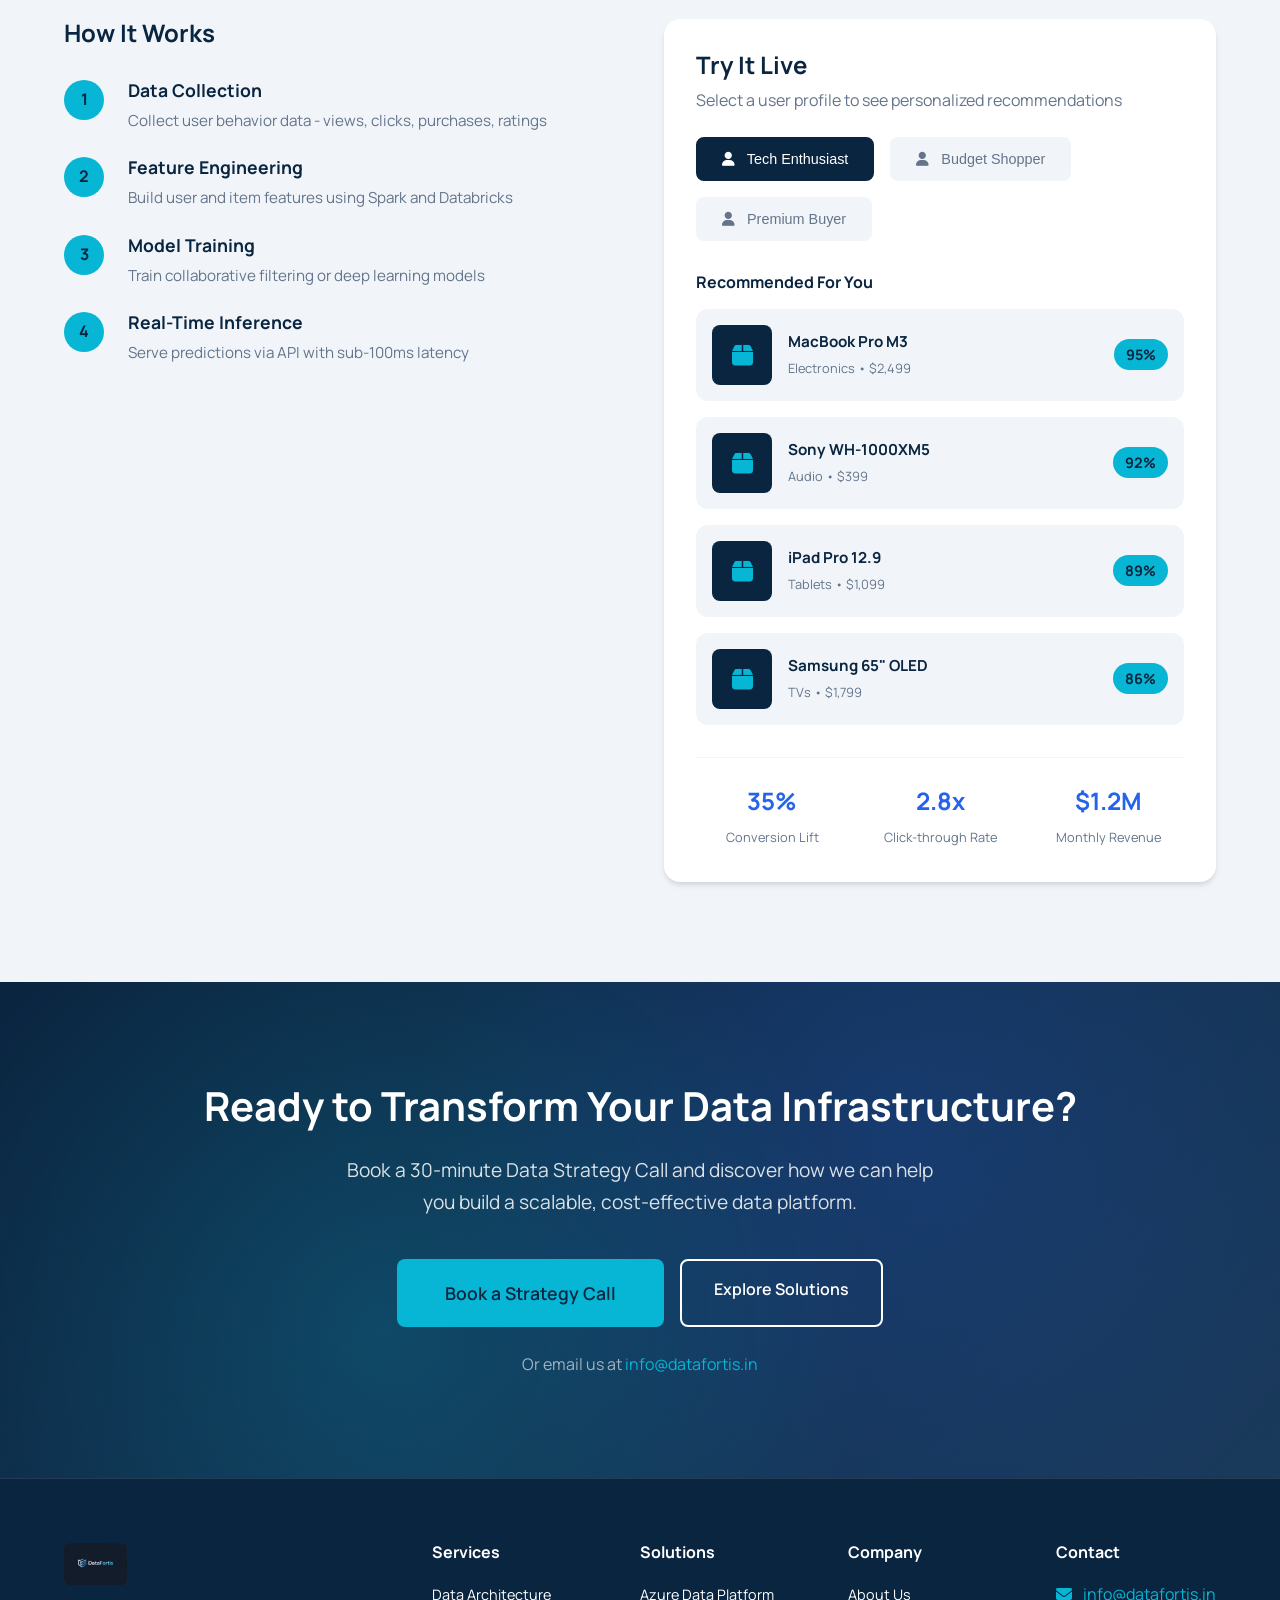
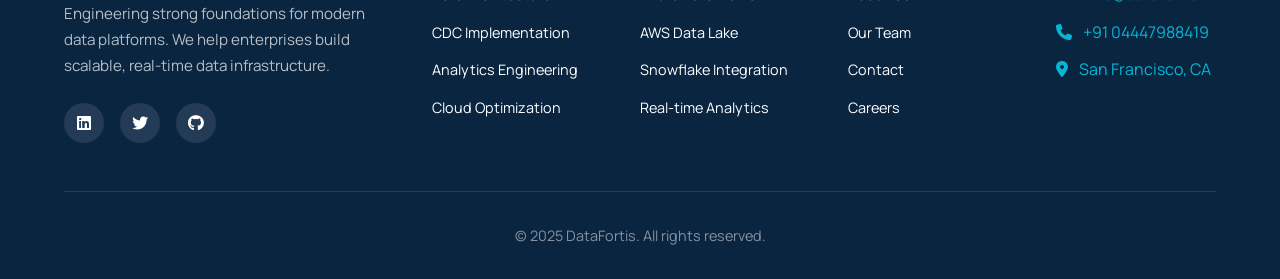
==== commit 1f58febf: "Add Demos link to navigation on all pages" ====
--- a/datafortis-website/index.html
+++ b/datafortis-website/index.html
@@ -25,7 +25,7 @@
                     <li><a href="demos.html" class="nav-link">Demos</a></li>
                     <li><a href="about.html" class="nav-link">About</a></li>
                     <li><a href="contact.html" class="nav-link">Contact</a></li>
-            </div>
+                </ul>
             <div class="nav-right">
                 <a href="contact.html" class="nav-cta">Schedule a Call</a>
                 <button class="mobile-menu-btn"><i class="fas fa-bars"></i></button>
